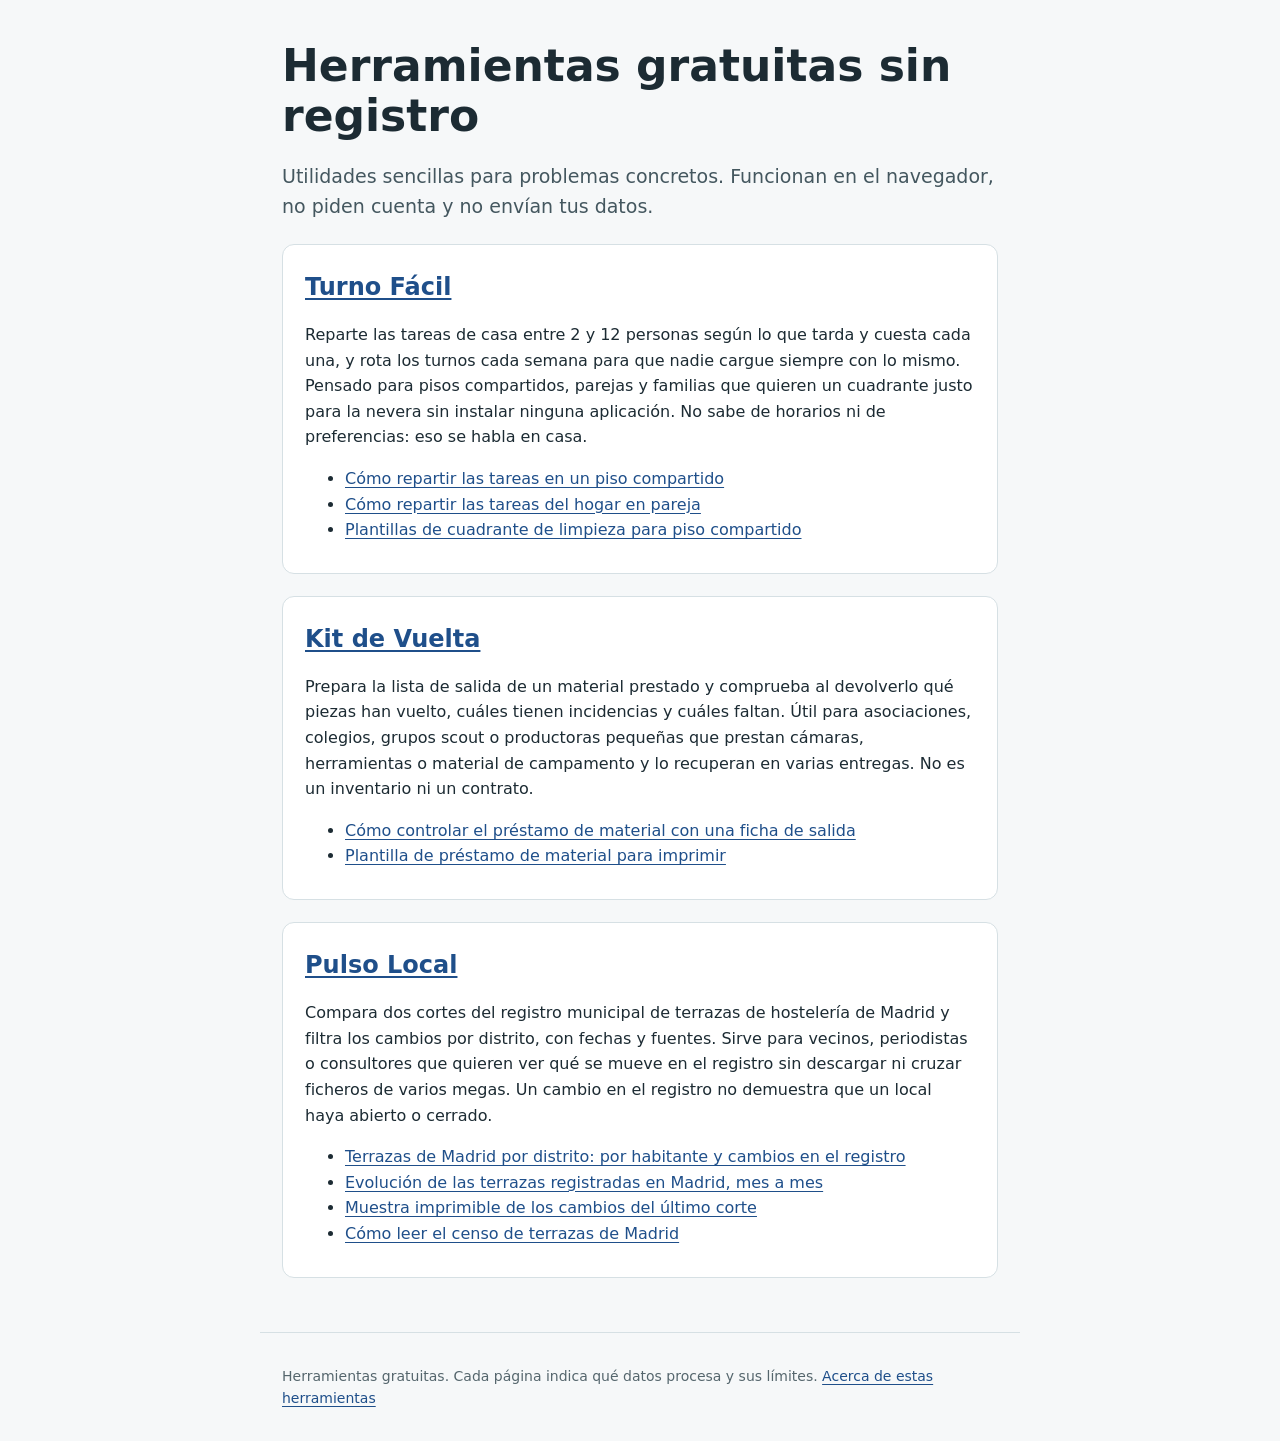
==== index.html @ d7eace06 "Evolución mensual de las terrazas registradas" ====
<!doctype html>
<html lang="es"><head><meta charset="utf-8"><meta http-equiv="Content-Security-Policy" content="default-src 'none'; style-src 'self'; img-src 'self' data:; base-uri 'none'; form-action 'none'"><meta name="referrer" content="no-referrer"><meta name="google-site-verification" content="yU-MmDAEv0MF0oqv6WEPJR-Wn4J0yyzl8J-dgcel0is"><meta name="viewport" content="width=device-width,initial-scale=1"><meta name="robots" content="index,follow"><title>Herramientas gratuitas sin registro: turnos de casa, préstamo de material y terrazas de Madrid</title><meta name="description" content="Tres herramientas web gratuitas que funcionan en tu navegador, sin cuenta: reparto de tareas de casa por turnos, control de préstamo de material y cambios en terrazas de Madrid."><link rel="canonical" href="https://paniset.github.io/"><meta property="og:type" content="website"><meta property="og:title" content="Herramientas gratuitas sin registro"><meta property="og:description" content="Tres herramientas web gratuitas que funcionan en tu navegador, sin cuenta: turnos de tareas de casa, préstamo de material y terrazas de Madrid."><meta property="og:url" content="https://paniset.github.io/"><meta property="og:locale" content="es_ES"><meta property="og:image" content="https://paniset.github.io/og.png"><meta property="og:image:width" content="1200"><meta property="og:image:height" content="630"><meta name="twitter:card" content="summary_large_image"><meta name="twitter:image" content="https://paniset.github.io/og.png"><link rel="icon" href="data:,"><link rel="stylesheet" href="style.css"><script type="application/ld+json">{"@context":"https://schema.org","@type":"WebSite","name":"Herramientas gratuitas sin registro","url":"https://paniset.github.io/","inLanguage":"es","hasPart":[{"@type":"WebApplication","name":"Turno Fácil","url":"https://paniset.github.io/turno-facil/"},{"@type":"WebApplication","name":"Kit de Vuelta","url":"https://paniset.github.io/kit-de-vuelta/"},{"@type":"Dataset","name":"Pulso Local: cambios en terrazas de Madrid","url":"https://paniset.github.io/pulso-local-madrid/"}]}</script></head>
<body><main>
<h1>Herramientas gratuitas sin registro</h1>
<p class="lead">Utilidades sencillas para problemas concretos. Funcionan en el navegador, no piden cuenta y no envían tus datos.</p>
<section><h2><a href="https://paniset.github.io/turno-facil/">Turno Fácil</a></h2>
<p>Reparte las tareas de casa entre 2 y 12 personas según lo que tarda y cuesta cada una, y rota los turnos cada semana para que nadie cargue siempre con lo mismo. Pensado para pisos compartidos, parejas y familias que quieren un cuadrante justo para la nevera sin instalar ninguna aplicación. No sabe de horarios ni de preferencias: eso se habla en casa.</p>
<ul><li><a href="https://paniset.github.io/turno-facil/reparto-tareas-piso-compartido">Cómo repartir las tareas en un piso compartido</a></li><li><a href="https://paniset.github.io/turno-facil/reparto-tareas-pareja">Cómo repartir las tareas del hogar en pareja</a></li><li><a href="https://paniset.github.io/turno-facil/cuadrante-limpieza-piso-compartido">Plantillas de cuadrante de limpieza para piso compartido</a></li></ul></section>
<section><h2><a href="https://paniset.github.io/kit-de-vuelta/">Kit de Vuelta</a></h2>
<p>Prepara la lista de salida de un material prestado y comprueba al devolverlo qué piezas han vuelto, cuáles tienen incidencias y cuáles faltan. Útil para asociaciones, colegios, grupos scout o productoras pequeñas que prestan cámaras, herramientas o material de campamento y lo recuperan en varias entregas. No es un inventario ni un contrato.</p>
<ul><li><a href="https://paniset.github.io/kit-de-vuelta/control-prestamo-material">Cómo controlar el préstamo de material con una ficha de salida</a></li><li><a href="https://paniset.github.io/kit-de-vuelta/plantilla-prestamo-material">Plantilla de préstamo de material para imprimir</a></li></ul></section>
<section><h2><a href="https://paniset.github.io/pulso-local-madrid/">Pulso Local</a></h2>
<p>Compara dos cortes del registro municipal de terrazas de hostelería de Madrid y filtra los cambios por distrito, con fechas y fuentes. Sirve para vecinos, periodistas o consultores que quieren ver qué se mueve en el registro sin descargar ni cruzar ficheros de varios megas. Un cambio en el registro no demuestra que un local haya abierto o cerrado.</p>
<ul><li><a href="https://paniset.github.io/pulso-local-madrid/terrazas-madrid-por-distrito">Terrazas de Madrid por distrito: por habitante y cambios en el registro</a></li><li><a href="https://paniset.github.io/pulso-local-madrid/evolucion-terrazas-madrid">Evolución de las terrazas registradas en Madrid, mes a mes</a></li><li><a href="https://paniset.github.io/pulso-local-madrid/muestra">Muestra imprimible de los cambios del último corte</a></li><li><a href="https://paniset.github.io/pulso-local-madrid/como-leer-censo-terrazas-madrid">Cómo leer el censo de terrazas de Madrid</a></li></ul></section>
</main><footer>Herramientas gratuitas. Cada página indica qué datos procesa y sus límites. <a href="acerca">Acerca de estas herramientas</a></footer></body></html>
---- style.css ----
*{box-sizing:border-box}body{margin:0;font-family:system-ui,"Segoe UI",Arial,sans-serif;color:#1c2b33;background:#f6f8f9;line-height:1.6}main,footer{max-width:760px;margin:auto;padding:32px 22px}h1{font-size:clamp(30px,5vw,44px);line-height:1.15;margin:.2em 0 .4em}.lead{font-size:19px;color:#44575f}section{background:#fff;border:1px solid #d6e0e4;border-radius:12px;padding:6px 22px 14px;margin:22px 0}h2{font-size:24px;margin:.7em 0 .3em}a{color:#1f4f8a;text-underline-offset:3px}footer{font-size:14px;color:#55666d;border-top:1px solid #d6e0e4}
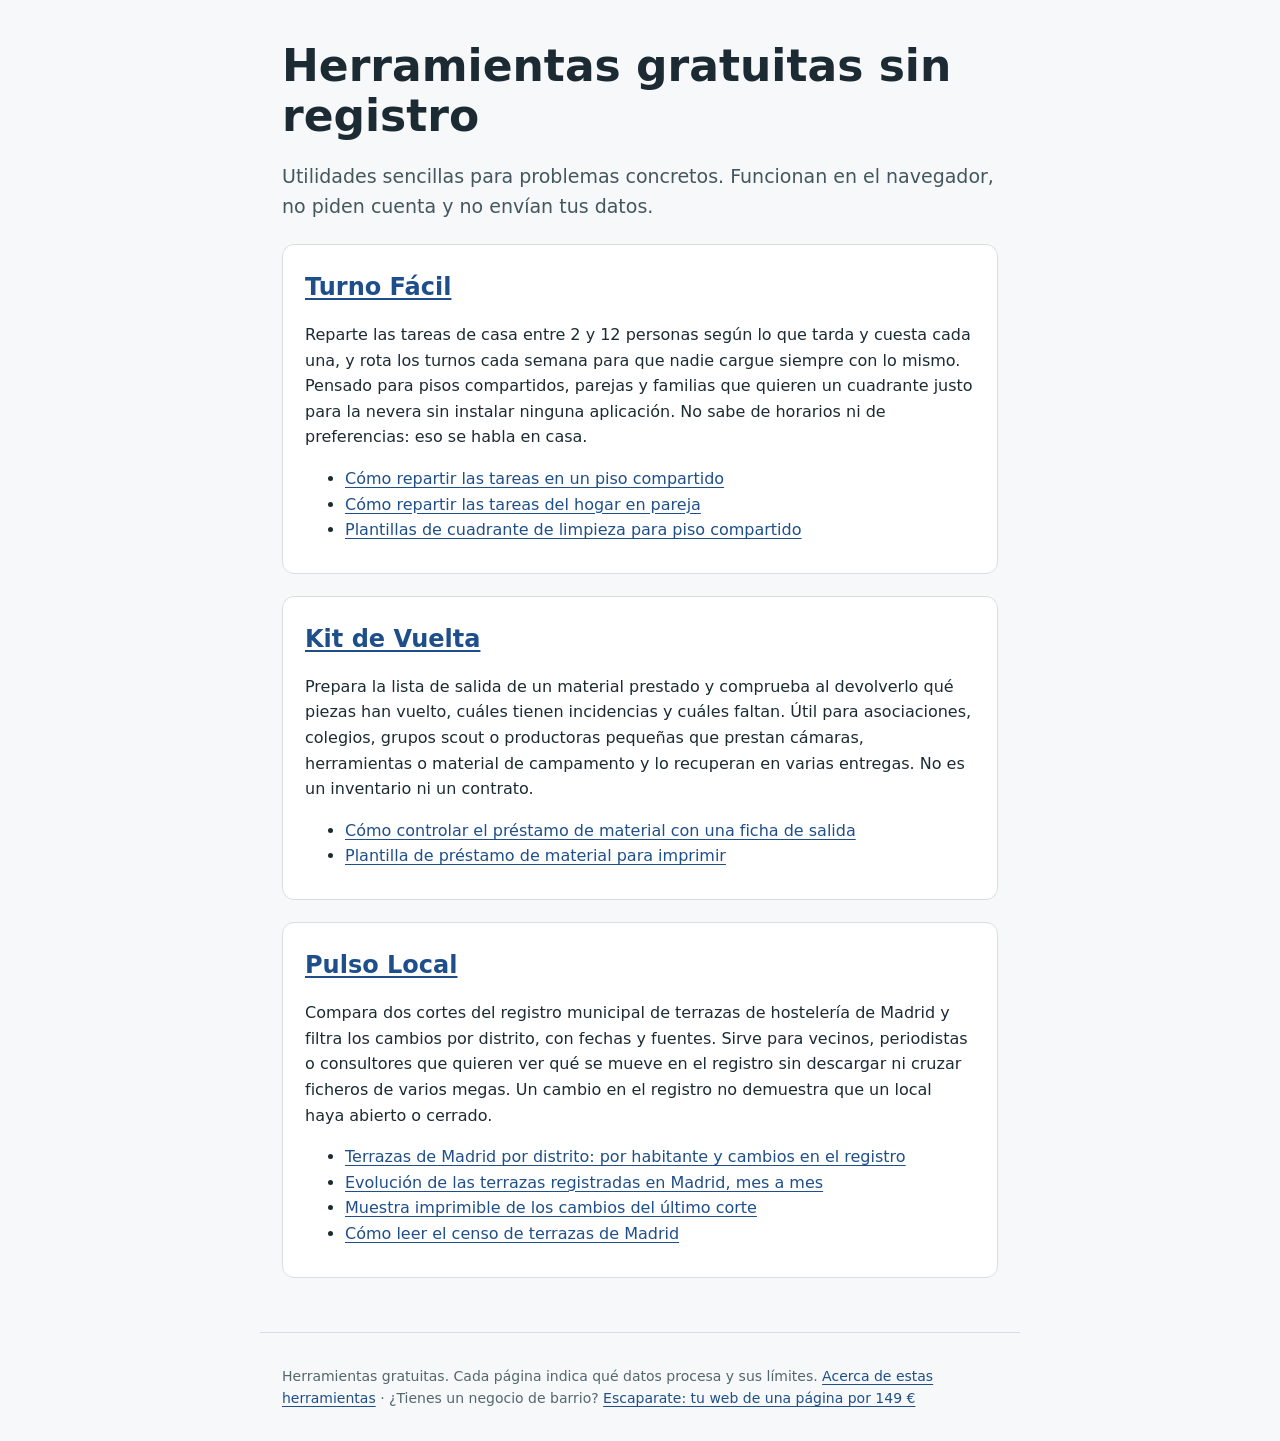
==== commit 6b5c3fb1: "Portada: enlace a Escaparate" ====
--- a/index.html
+++ b/index.html
@@ -1,15 +1,15 @@
-<!doctype html>
-<html lang="es"><head><meta charset="utf-8"><meta http-equiv="Content-Security-Policy" content="default-src 'none'; style-src 'self'; img-src 'self' data:; base-uri 'none'; form-action 'none'"><meta name="referrer" content="no-referrer"><meta name="google-site-verification" content="yU-MmDAEv0MF0oqv6WEPJR-Wn4J0yyzl8J-dgcel0is"><meta name="viewport" content="width=device-width,initial-scale=1"><meta name="robots" content="index,follow"><title>Herramientas gratuitas sin registro: turnos de casa, préstamo de material y terrazas de Madrid</title><meta name="description" content="Tres herramientas web gratuitas que funcionan en tu navegador, sin cuenta: reparto de tareas de casa por turnos, control de préstamo de material y cambios en terrazas de Madrid."><link rel="canonical" href="https://paniset.github.io/"><meta property="og:type" content="website"><meta property="og:title" content="Herramientas gratuitas sin registro"><meta property="og:description" content="Tres herramientas web gratuitas que funcionan en tu navegador, sin cuenta: turnos de tareas de casa, préstamo de material y terrazas de Madrid."><meta property="og:url" content="https://paniset.github.io/"><meta property="og:locale" content="es_ES"><meta property="og:image" content="https://paniset.github.io/og.png"><meta property="og:image:width" content="1200"><meta property="og:image:height" content="630"><meta name="twitter:card" content="summary_large_image"><meta name="twitter:image" content="https://paniset.github.io/og.png"><link rel="icon" href="data:,"><link rel="stylesheet" href="style.css"><script type="application/ld+json">{"@context":"https://schema.org","@type":"WebSite","name":"Herramientas gratuitas sin registro","url":"https://paniset.github.io/","inLanguage":"es","hasPart":[{"@type":"WebApplication","name":"Turno Fácil","url":"https://paniset.github.io/turno-facil/"},{"@type":"WebApplication","name":"Kit de Vuelta","url":"https://paniset.github.io/kit-de-vuelta/"},{"@type":"Dataset","name":"Pulso Local: cambios en terrazas de Madrid","url":"https://paniset.github.io/pulso-local-madrid/"}]}</script></head>
-<body><main>
-<h1>Herramientas gratuitas sin registro</h1>
-<p class="lead">Utilidades sencillas para problemas concretos. Funcionan en el navegador, no piden cuenta y no envían tus datos.</p>
-<section><h2><a href="https://paniset.github.io/turno-facil/">Turno Fácil</a></h2>
-<p>Reparte las tareas de casa entre 2 y 12 personas según lo que tarda y cuesta cada una, y rota los turnos cada semana para que nadie cargue siempre con lo mismo. Pensado para pisos compartidos, parejas y familias que quieren un cuadrante justo para la nevera sin instalar ninguna aplicación. No sabe de horarios ni de preferencias: eso se habla en casa.</p>
-<ul><li><a href="https://paniset.github.io/turno-facil/reparto-tareas-piso-compartido">Cómo repartir las tareas en un piso compartido</a></li><li><a href="https://paniset.github.io/turno-facil/reparto-tareas-pareja">Cómo repartir las tareas del hogar en pareja</a></li><li><a href="https://paniset.github.io/turno-facil/cuadrante-limpieza-piso-compartido">Plantillas de cuadrante de limpieza para piso compartido</a></li></ul></section>
-<section><h2><a href="https://paniset.github.io/kit-de-vuelta/">Kit de Vuelta</a></h2>
-<p>Prepara la lista de salida de un material prestado y comprueba al devolverlo qué piezas han vuelto, cuáles tienen incidencias y cuáles faltan. Útil para asociaciones, colegios, grupos scout o productoras pequeñas que prestan cámaras, herramientas o material de campamento y lo recuperan en varias entregas. No es un inventario ni un contrato.</p>
-<ul><li><a href="https://paniset.github.io/kit-de-vuelta/control-prestamo-material">Cómo controlar el préstamo de material con una ficha de salida</a></li><li><a href="https://paniset.github.io/kit-de-vuelta/plantilla-prestamo-material">Plantilla de préstamo de material para imprimir</a></li></ul></section>
-<section><h2><a href="https://paniset.github.io/pulso-local-madrid/">Pulso Local</a></h2>
-<p>Compara dos cortes del registro municipal de terrazas de hostelería de Madrid y filtra los cambios por distrito, con fechas y fuentes. Sirve para vecinos, periodistas o consultores que quieren ver qué se mueve en el registro sin descargar ni cruzar ficheros de varios megas. Un cambio en el registro no demuestra que un local haya abierto o cerrado.</p>
-<ul><li><a href="https://paniset.github.io/pulso-local-madrid/terrazas-madrid-por-distrito">Terrazas de Madrid por distrito: por habitante y cambios en el registro</a></li><li><a href="https://paniset.github.io/pulso-local-madrid/evolucion-terrazas-madrid">Evolución de las terrazas registradas en Madrid, mes a mes</a></li><li><a href="https://paniset.github.io/pulso-local-madrid/muestra">Muestra imprimible de los cambios del último corte</a></li><li><a href="https://paniset.github.io/pulso-local-madrid/como-leer-censo-terrazas-madrid">Cómo leer el censo de terrazas de Madrid</a></li></ul></section>
-</main><footer>Herramientas gratuitas. Cada página indica qué datos procesa y sus límites. <a href="acerca">Acerca de estas herramientas</a></footer></body></html>
+<!doctype html>
+<html lang="es"><head><meta charset="utf-8"><meta http-equiv="Content-Security-Policy" content="default-src 'none'; style-src 'self'; img-src 'self' data:; base-uri 'none'; form-action 'none'"><meta name="referrer" content="no-referrer"><meta name="google-site-verification" content="yU-MmDAEv0MF0oqv6WEPJR-Wn4J0yyzl8J-dgcel0is"><meta name="viewport" content="width=device-width,initial-scale=1"><meta name="robots" content="index,follow"><title>Herramientas gratuitas sin registro: turnos de casa, préstamo de material y terrazas de Madrid</title><meta name="description" content="Tres herramientas web gratuitas que funcionan en tu navegador, sin cuenta: reparto de tareas de casa por turnos, control de préstamo de material y cambios en terrazas de Madrid."><link rel="canonical" href="https://paniset.github.io/"><meta property="og:type" content="website"><meta property="og:title" content="Herramientas gratuitas sin registro"><meta property="og:description" content="Tres herramientas web gratuitas que funcionan en tu navegador, sin cuenta: turnos de tareas de casa, préstamo de material y terrazas de Madrid."><meta property="og:url" content="https://paniset.github.io/"><meta property="og:locale" content="es_ES"><meta property="og:image" content="https://paniset.github.io/og.png"><meta property="og:image:width" content="1200"><meta property="og:image:height" content="630"><meta name="twitter:card" content="summary_large_image"><meta name="twitter:image" content="https://paniset.github.io/og.png"><link rel="icon" href="data:,"><link rel="stylesheet" href="style.css"><script type="application/ld+json">{"@context":"https://schema.org","@type":"WebSite","name":"Herramientas gratuitas sin registro","url":"https://paniset.github.io/","inLanguage":"es","hasPart":[{"@type":"WebApplication","name":"Turno Fácil","url":"https://paniset.github.io/turno-facil/"},{"@type":"WebApplication","name":"Kit de Vuelta","url":"https://paniset.github.io/kit-de-vuelta/"},{"@type":"Dataset","name":"Pulso Local: cambios en terrazas de Madrid","url":"https://paniset.github.io/pulso-local-madrid/"}]}</script></head>
+<body><main>
+<h1>Herramientas gratuitas sin registro</h1>
+<p class="lead">Utilidades sencillas para problemas concretos. Funcionan en el navegador, no piden cuenta y no envían tus datos.</p>
+<section><h2><a href="https://paniset.github.io/turno-facil/">Turno Fácil</a></h2>
+<p>Reparte las tareas de casa entre 2 y 12 personas según lo que tarda y cuesta cada una, y rota los turnos cada semana para que nadie cargue siempre con lo mismo. Pensado para pisos compartidos, parejas y familias que quieren un cuadrante justo para la nevera sin instalar ninguna aplicación. No sabe de horarios ni de preferencias: eso se habla en casa.</p>
+<ul><li><a href="https://paniset.github.io/turno-facil/reparto-tareas-piso-compartido">Cómo repartir las tareas en un piso compartido</a></li><li><a href="https://paniset.github.io/turno-facil/reparto-tareas-pareja">Cómo repartir las tareas del hogar en pareja</a></li><li><a href="https://paniset.github.io/turno-facil/cuadrante-limpieza-piso-compartido">Plantillas de cuadrante de limpieza para piso compartido</a></li></ul></section>
+<section><h2><a href="https://paniset.github.io/kit-de-vuelta/">Kit de Vuelta</a></h2>
+<p>Prepara la lista de salida de un material prestado y comprueba al devolverlo qué piezas han vuelto, cuáles tienen incidencias y cuáles faltan. Útil para asociaciones, colegios, grupos scout o productoras pequeñas que prestan cámaras, herramientas o material de campamento y lo recuperan en varias entregas. No es un inventario ni un contrato.</p>
+<ul><li><a href="https://paniset.github.io/kit-de-vuelta/control-prestamo-material">Cómo controlar el préstamo de material con una ficha de salida</a></li><li><a href="https://paniset.github.io/kit-de-vuelta/plantilla-prestamo-material">Plantilla de préstamo de material para imprimir</a></li></ul></section>
+<section><h2><a href="https://paniset.github.io/pulso-local-madrid/">Pulso Local</a></h2>
+<p>Compara dos cortes del registro municipal de terrazas de hostelería de Madrid y filtra los cambios por distrito, con fechas y fuentes. Sirve para vecinos, periodistas o consultores que quieren ver qué se mueve en el registro sin descargar ni cruzar ficheros de varios megas. Un cambio en el registro no demuestra que un local haya abierto o cerrado.</p>
+<ul><li><a href="https://paniset.github.io/pulso-local-madrid/terrazas-madrid-por-distrito">Terrazas de Madrid por distrito: por habitante y cambios en el registro</a></li><li><a href="https://paniset.github.io/pulso-local-madrid/evolucion-terrazas-madrid">Evolución de las terrazas registradas en Madrid, mes a mes</a></li><li><a href="https://paniset.github.io/pulso-local-madrid/muestra">Muestra imprimible de los cambios del último corte</a></li><li><a href="https://paniset.github.io/pulso-local-madrid/como-leer-censo-terrazas-madrid">Cómo leer el censo de terrazas de Madrid</a></li></ul></section>
+</main><footer>Herramientas gratuitas. Cada página indica qué datos procesa y sus límites. <a href="acerca">Acerca de estas herramientas</a> · ¿Tienes un negocio de barrio? <a href="https://paniset.github.io/escaparate/">Escaparate: tu web de una página por 149 €</a></footer></body></html>
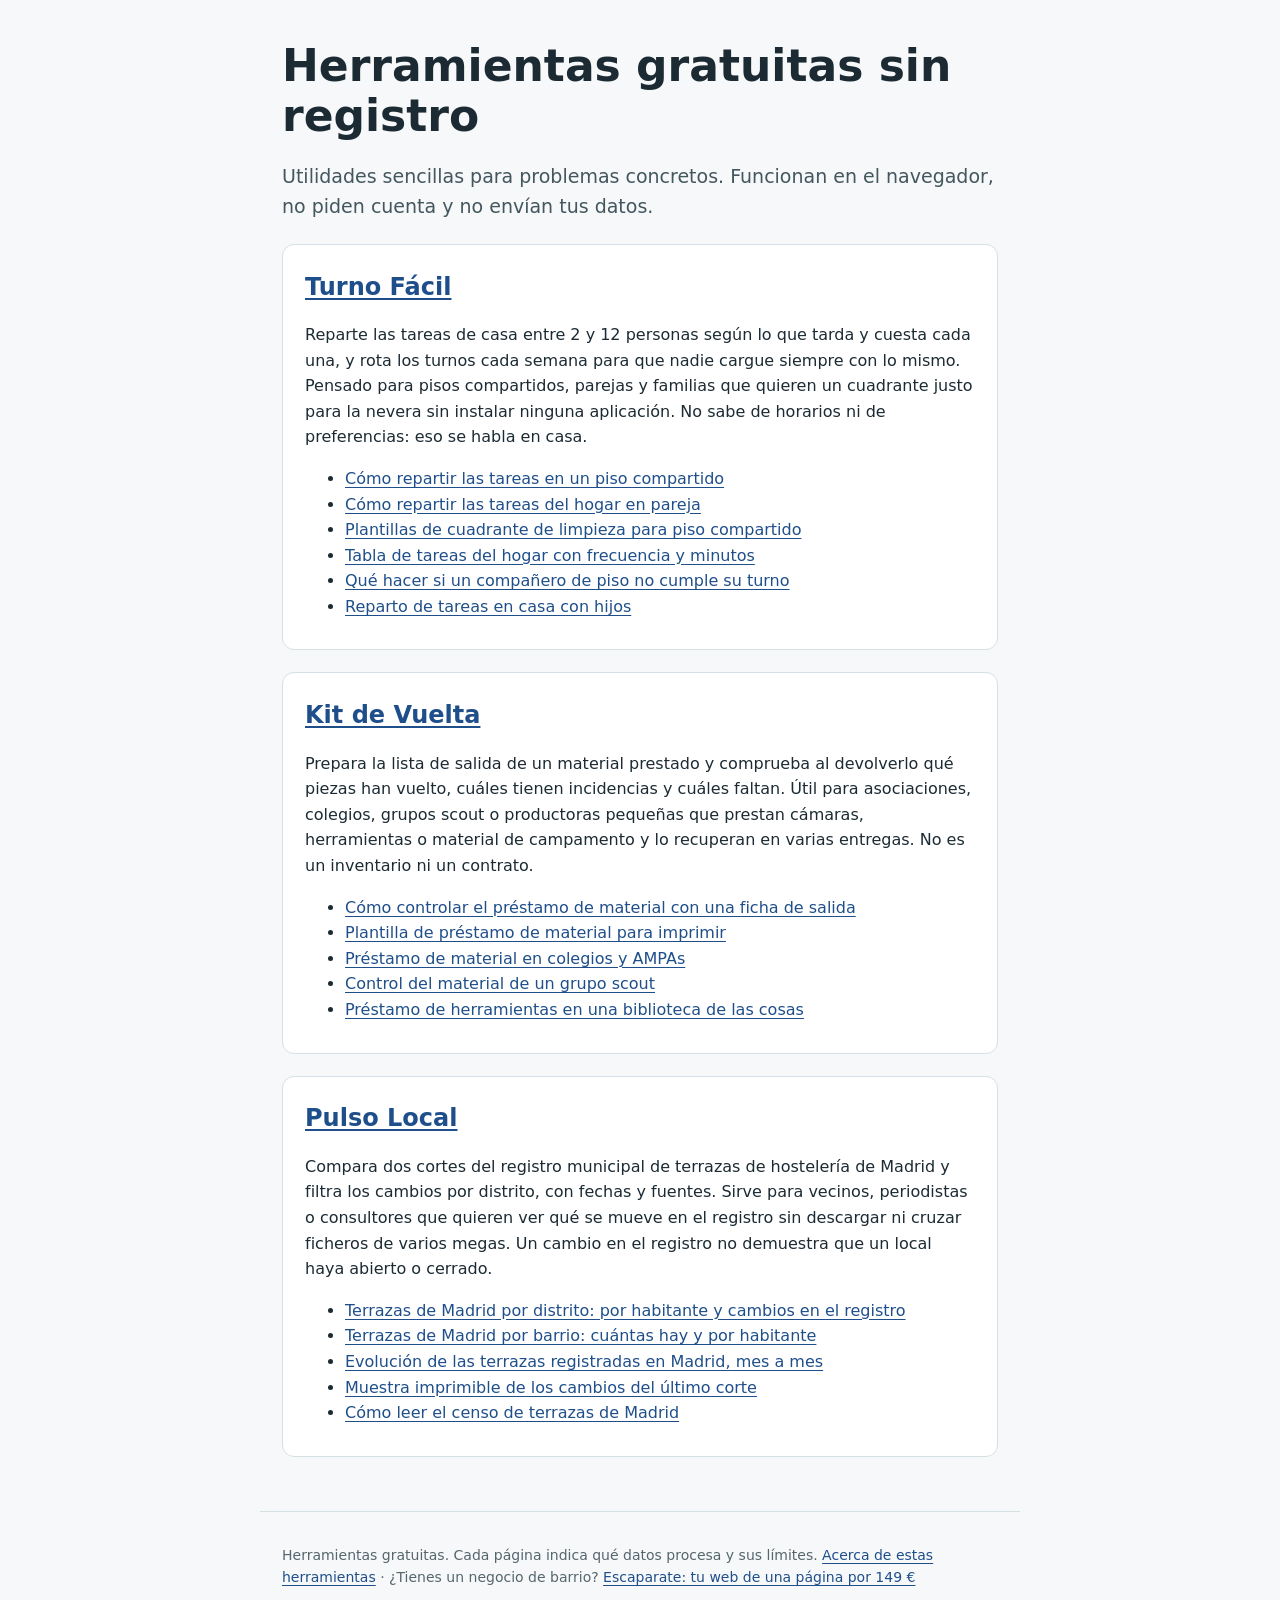
==== commit 840413e3: "Páginas por sector, guías nuevas y terrazas por barrio" ====
--- a/index.html
+++ b/index.html
@@ -1,15 +1,15 @@
-<!doctype html>
-<html lang="es"><head><meta charset="utf-8"><meta http-equiv="Content-Security-Policy" content="default-src 'none'; style-src 'self'; img-src 'self' data:; base-uri 'none'; form-action 'none'"><meta name="referrer" content="no-referrer"><meta name="google-site-verification" content="yU-MmDAEv0MF0oqv6WEPJR-Wn4J0yyzl8J-dgcel0is"><meta name="viewport" content="width=device-width,initial-scale=1"><meta name="robots" content="index,follow"><title>Herramientas gratuitas sin registro: turnos de casa, préstamo de material y terrazas de Madrid</title><meta name="description" content="Tres herramientas web gratuitas que funcionan en tu navegador, sin cuenta: reparto de tareas de casa por turnos, control de préstamo de material y cambios en terrazas de Madrid."><link rel="canonical" href="https://paniset.github.io/"><meta property="og:type" content="website"><meta property="og:title" content="Herramientas gratuitas sin registro"><meta property="og:description" content="Tres herramientas web gratuitas que funcionan en tu navegador, sin cuenta: turnos de tareas de casa, préstamo de material y terrazas de Madrid."><meta property="og:url" content="https://paniset.github.io/"><meta property="og:locale" content="es_ES"><meta property="og:image" content="https://paniset.github.io/og.png"><meta property="og:image:width" content="1200"><meta property="og:image:height" content="630"><meta name="twitter:card" content="summary_large_image"><meta name="twitter:image" content="https://paniset.github.io/og.png"><link rel="icon" href="data:,"><link rel="stylesheet" href="style.css"><script type="application/ld+json">{"@context":"https://schema.org","@type":"WebSite","name":"Herramientas gratuitas sin registro","url":"https://paniset.github.io/","inLanguage":"es","hasPart":[{"@type":"WebApplication","name":"Turno Fácil","url":"https://paniset.github.io/turno-facil/"},{"@type":"WebApplication","name":"Kit de Vuelta","url":"https://paniset.github.io/kit-de-vuelta/"},{"@type":"Dataset","name":"Pulso Local: cambios en terrazas de Madrid","url":"https://paniset.github.io/pulso-local-madrid/"}]}</script></head>
-<body><main>
-<h1>Herramientas gratuitas sin registro</h1>
-<p class="lead">Utilidades sencillas para problemas concretos. Funcionan en el navegador, no piden cuenta y no envían tus datos.</p>
-<section><h2><a href="https://paniset.github.io/turno-facil/">Turno Fácil</a></h2>
-<p>Reparte las tareas de casa entre 2 y 12 personas según lo que tarda y cuesta cada una, y rota los turnos cada semana para que nadie cargue siempre con lo mismo. Pensado para pisos compartidos, parejas y familias que quieren un cuadrante justo para la nevera sin instalar ninguna aplicación. No sabe de horarios ni de preferencias: eso se habla en casa.</p>
-<ul><li><a href="https://paniset.github.io/turno-facil/reparto-tareas-piso-compartido">Cómo repartir las tareas en un piso compartido</a></li><li><a href="https://paniset.github.io/turno-facil/reparto-tareas-pareja">Cómo repartir las tareas del hogar en pareja</a></li><li><a href="https://paniset.github.io/turno-facil/cuadrante-limpieza-piso-compartido">Plantillas de cuadrante de limpieza para piso compartido</a></li></ul></section>
-<section><h2><a href="https://paniset.github.io/kit-de-vuelta/">Kit de Vuelta</a></h2>
-<p>Prepara la lista de salida de un material prestado y comprueba al devolverlo qué piezas han vuelto, cuáles tienen incidencias y cuáles faltan. Útil para asociaciones, colegios, grupos scout o productoras pequeñas que prestan cámaras, herramientas o material de campamento y lo recuperan en varias entregas. No es un inventario ni un contrato.</p>
-<ul><li><a href="https://paniset.github.io/kit-de-vuelta/control-prestamo-material">Cómo controlar el préstamo de material con una ficha de salida</a></li><li><a href="https://paniset.github.io/kit-de-vuelta/plantilla-prestamo-material">Plantilla de préstamo de material para imprimir</a></li></ul></section>
-<section><h2><a href="https://paniset.github.io/pulso-local-madrid/">Pulso Local</a></h2>
-<p>Compara dos cortes del registro municipal de terrazas de hostelería de Madrid y filtra los cambios por distrito, con fechas y fuentes. Sirve para vecinos, periodistas o consultores que quieren ver qué se mueve en el registro sin descargar ni cruzar ficheros de varios megas. Un cambio en el registro no demuestra que un local haya abierto o cerrado.</p>
-<ul><li><a href="https://paniset.github.io/pulso-local-madrid/terrazas-madrid-por-distrito">Terrazas de Madrid por distrito: por habitante y cambios en el registro</a></li><li><a href="https://paniset.github.io/pulso-local-madrid/evolucion-terrazas-madrid">Evolución de las terrazas registradas en Madrid, mes a mes</a></li><li><a href="https://paniset.github.io/pulso-local-madrid/muestra">Muestra imprimible de los cambios del último corte</a></li><li><a href="https://paniset.github.io/pulso-local-madrid/como-leer-censo-terrazas-madrid">Cómo leer el censo de terrazas de Madrid</a></li></ul></section>
-</main><footer>Herramientas gratuitas. Cada página indica qué datos procesa y sus límites. <a href="acerca">Acerca de estas herramientas</a> · ¿Tienes un negocio de barrio? <a href="https://paniset.github.io/escaparate/">Escaparate: tu web de una página por 149 €</a></footer></body></html>
+<!doctype html>
+<html lang="es"><head><meta charset="utf-8"><meta http-equiv="Content-Security-Policy" content="default-src 'none'; style-src 'self'; img-src 'self' data:; base-uri 'none'; form-action 'none'"><meta name="referrer" content="no-referrer"><meta name="google-site-verification" content="yU-MmDAEv0MF0oqv6WEPJR-Wn4J0yyzl8J-dgcel0is"><meta name="viewport" content="width=device-width,initial-scale=1"><meta name="robots" content="index,follow"><title>Herramientas gratuitas sin registro: turnos de casa, préstamo de material y terrazas de Madrid</title><meta name="description" content="Tres herramientas web gratuitas que funcionan en tu navegador, sin cuenta: reparto de tareas de casa por turnos, control de préstamo de material y cambios en terrazas de Madrid."><link rel="canonical" href="https://paniset.github.io/"><meta property="og:type" content="website"><meta property="og:title" content="Herramientas gratuitas sin registro"><meta property="og:description" content="Tres herramientas web gratuitas que funcionan en tu navegador, sin cuenta: turnos de tareas de casa, préstamo de material y terrazas de Madrid."><meta property="og:url" content="https://paniset.github.io/"><meta property="og:locale" content="es_ES"><meta property="og:image" content="https://paniset.github.io/og.png"><meta property="og:image:width" content="1200"><meta property="og:image:height" content="630"><meta name="twitter:card" content="summary_large_image"><meta name="twitter:image" content="https://paniset.github.io/og.png"><link rel="icon" href="data:,"><link rel="stylesheet" href="style.css"><script type="application/ld+json">{"@context":"https://schema.org","@type":"WebSite","name":"Herramientas gratuitas sin registro","url":"https://paniset.github.io/","inLanguage":"es","hasPart":[{"@type":"WebApplication","name":"Turno Fácil","url":"https://paniset.github.io/turno-facil/"},{"@type":"WebApplication","name":"Kit de Vuelta","url":"https://paniset.github.io/kit-de-vuelta/"},{"@type":"Dataset","name":"Pulso Local: cambios en terrazas de Madrid","url":"https://paniset.github.io/pulso-local-madrid/"}]}</script></head>
+<body><main>
+<h1>Herramientas gratuitas sin registro</h1>
+<p class="lead">Utilidades sencillas para problemas concretos. Funcionan en el navegador, no piden cuenta y no envían tus datos.</p>
+<section><h2><a href="https://paniset.github.io/turno-facil/">Turno Fácil</a></h2>
+<p>Reparte las tareas de casa entre 2 y 12 personas según lo que tarda y cuesta cada una, y rota los turnos cada semana para que nadie cargue siempre con lo mismo. Pensado para pisos compartidos, parejas y familias que quieren un cuadrante justo para la nevera sin instalar ninguna aplicación. No sabe de horarios ni de preferencias: eso se habla en casa.</p>
+<ul><li><a href="https://paniset.github.io/turno-facil/reparto-tareas-piso-compartido">Cómo repartir las tareas en un piso compartido</a></li><li><a href="https://paniset.github.io/turno-facil/reparto-tareas-pareja">Cómo repartir las tareas del hogar en pareja</a></li><li><a href="https://paniset.github.io/turno-facil/cuadrante-limpieza-piso-compartido">Plantillas de cuadrante de limpieza para piso compartido</a></li><li><a href="https://paniset.github.io/turno-facil/tabla-tareas-hogar-frecuencia-minutos">Tabla de tareas del hogar con frecuencia y minutos</a></li><li><a href="https://paniset.github.io/turno-facil/companero-piso-no-cumple-turno-limpieza">Qué hacer si un compañero de piso no cumple su turno</a></li><li><a href="https://paniset.github.io/turno-facil/reparto-tareas-casa-con-hijos">Reparto de tareas en casa con hijos</a></li></ul></section>
+<section><h2><a href="https://paniset.github.io/kit-de-vuelta/">Kit de Vuelta</a></h2>
+<p>Prepara la lista de salida de un material prestado y comprueba al devolverlo qué piezas han vuelto, cuáles tienen incidencias y cuáles faltan. Útil para asociaciones, colegios, grupos scout o productoras pequeñas que prestan cámaras, herramientas o material de campamento y lo recuperan en varias entregas. No es un inventario ni un contrato.</p>
+<ul><li><a href="https://paniset.github.io/kit-de-vuelta/control-prestamo-material">Cómo controlar el préstamo de material con una ficha de salida</a></li><li><a href="https://paniset.github.io/kit-de-vuelta/plantilla-prestamo-material">Plantilla de préstamo de material para imprimir</a></li><li><a href="https://paniset.github.io/kit-de-vuelta/material-prestamo-colegio-ampa">Préstamo de material en colegios y AMPAs</a></li><li><a href="https://paniset.github.io/kit-de-vuelta/control-material-grupo-scout">Control del material de un grupo scout</a></li><li><a href="https://paniset.github.io/kit-de-vuelta/prestamo-herramientas-biblioteca-de-las-cosas">Préstamo de herramientas en una biblioteca de las cosas</a></li></ul></section>
+<section><h2><a href="https://paniset.github.io/pulso-local-madrid/">Pulso Local</a></h2>
+<p>Compara dos cortes del registro municipal de terrazas de hostelería de Madrid y filtra los cambios por distrito, con fechas y fuentes. Sirve para vecinos, periodistas o consultores que quieren ver qué se mueve en el registro sin descargar ni cruzar ficheros de varios megas. Un cambio en el registro no demuestra que un local haya abierto o cerrado.</p>
+<ul><li><a href="https://paniset.github.io/pulso-local-madrid/terrazas-madrid-por-distrito">Terrazas de Madrid por distrito: por habitante y cambios en el registro</a></li><li><a href="https://paniset.github.io/pulso-local-madrid/terrazas-madrid-por-barrio">Terrazas de Madrid por barrio: cuántas hay y por habitante</a></li><li><a href="https://paniset.github.io/pulso-local-madrid/evolucion-terrazas-madrid">Evolución de las terrazas registradas en Madrid, mes a mes</a></li><li><a href="https://paniset.github.io/pulso-local-madrid/muestra">Muestra imprimible de los cambios del último corte</a></li><li><a href="https://paniset.github.io/pulso-local-madrid/como-leer-censo-terrazas-madrid">Cómo leer el censo de terrazas de Madrid</a></li></ul></section>
+</main><footer>Herramientas gratuitas. Cada página indica qué datos procesa y sus límites. <a href="acerca">Acerca de estas herramientas</a> · ¿Tienes un negocio de barrio? <a href="https://paniset.github.io/escaparate/">Escaparate: tu web de una página por 149 €</a></footer></body></html>
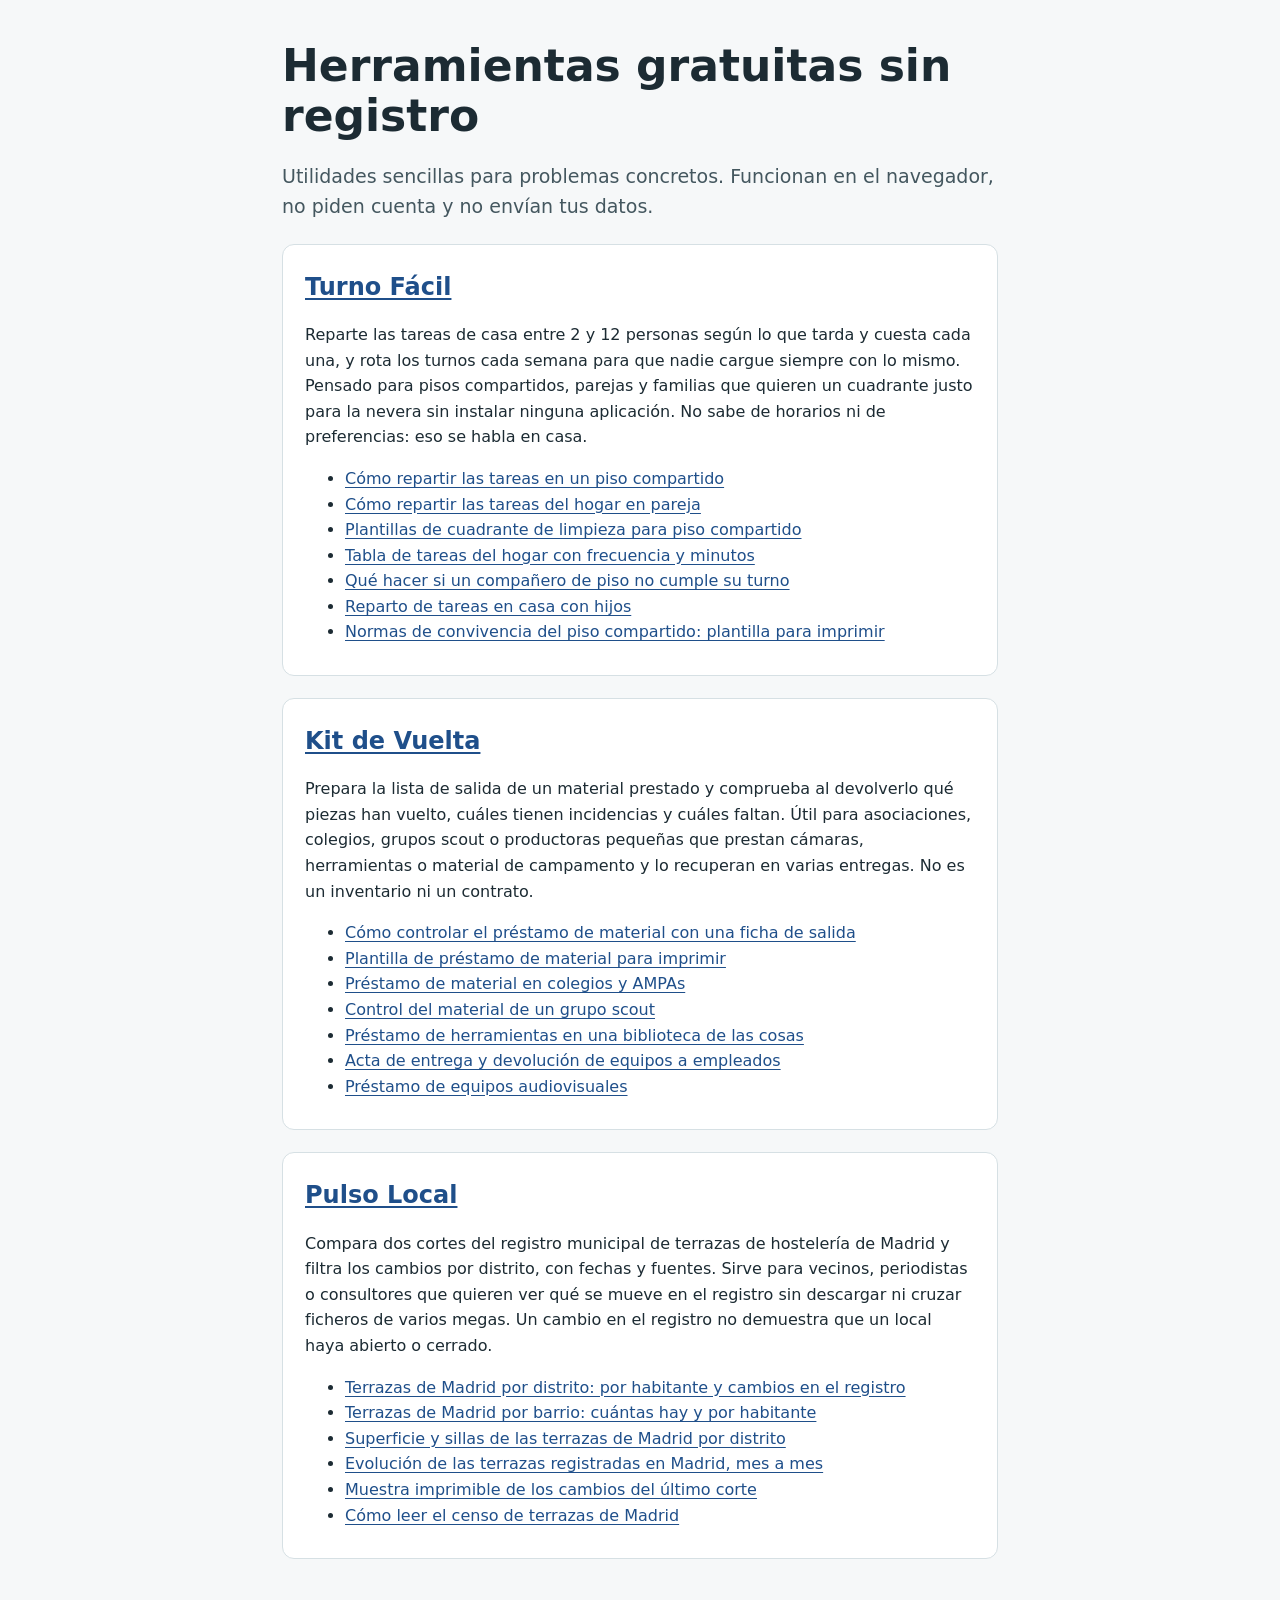
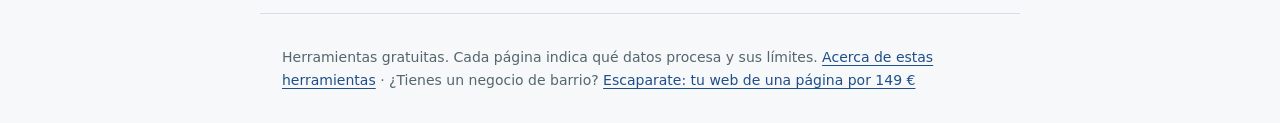
==== commit 18688907: "Normas de convivencia, acta de equipos, préstamo audiovisual y superficie de terrazas" ====
--- a/index.html
+++ b/index.html
@@ -5,11 +5,11 @@
 <p class="lead">Utilidades sencillas para problemas concretos. Funcionan en el navegador, no piden cuenta y no envían tus datos.</p>
 <section><h2><a href="https://paniset.github.io/turno-facil/">Turno Fácil</a></h2>
 <p>Reparte las tareas de casa entre 2 y 12 personas según lo que tarda y cuesta cada una, y rota los turnos cada semana para que nadie cargue siempre con lo mismo. Pensado para pisos compartidos, parejas y familias que quieren un cuadrante justo para la nevera sin instalar ninguna aplicación. No sabe de horarios ni de preferencias: eso se habla en casa.</p>
-<ul><li><a href="https://paniset.github.io/turno-facil/reparto-tareas-piso-compartido">Cómo repartir las tareas en un piso compartido</a></li><li><a href="https://paniset.github.io/turno-facil/reparto-tareas-pareja">Cómo repartir las tareas del hogar en pareja</a></li><li><a href="https://paniset.github.io/turno-facil/cuadrante-limpieza-piso-compartido">Plantillas de cuadrante de limpieza para piso compartido</a></li><li><a href="https://paniset.github.io/turno-facil/tabla-tareas-hogar-frecuencia-minutos">Tabla de tareas del hogar con frecuencia y minutos</a></li><li><a href="https://paniset.github.io/turno-facil/companero-piso-no-cumple-turno-limpieza">Qué hacer si un compañero de piso no cumple su turno</a></li><li><a href="https://paniset.github.io/turno-facil/reparto-tareas-casa-con-hijos">Reparto de tareas en casa con hijos</a></li></ul></section>
+<ul><li><a href="https://paniset.github.io/turno-facil/reparto-tareas-piso-compartido">Cómo repartir las tareas en un piso compartido</a></li><li><a href="https://paniset.github.io/turno-facil/reparto-tareas-pareja">Cómo repartir las tareas del hogar en pareja</a></li><li><a href="https://paniset.github.io/turno-facil/cuadrante-limpieza-piso-compartido">Plantillas de cuadrante de limpieza para piso compartido</a></li><li><a href="https://paniset.github.io/turno-facil/tabla-tareas-hogar-frecuencia-minutos">Tabla de tareas del hogar con frecuencia y minutos</a></li><li><a href="https://paniset.github.io/turno-facil/companero-piso-no-cumple-turno-limpieza">Qué hacer si un compañero de piso no cumple su turno</a></li><li><a href="https://paniset.github.io/turno-facil/reparto-tareas-casa-con-hijos">Reparto de tareas en casa con hijos</a></li><li><a href="https://paniset.github.io/turno-facil/normas-convivencia-piso-compartido">Normas de convivencia del piso compartido: plantilla para imprimir</a></li></ul></section>
 <section><h2><a href="https://paniset.github.io/kit-de-vuelta/">Kit de Vuelta</a></h2>
 <p>Prepara la lista de salida de un material prestado y comprueba al devolverlo qué piezas han vuelto, cuáles tienen incidencias y cuáles faltan. Útil para asociaciones, colegios, grupos scout o productoras pequeñas que prestan cámaras, herramientas o material de campamento y lo recuperan en varias entregas. No es un inventario ni un contrato.</p>
-<ul><li><a href="https://paniset.github.io/kit-de-vuelta/control-prestamo-material">Cómo controlar el préstamo de material con una ficha de salida</a></li><li><a href="https://paniset.github.io/kit-de-vuelta/plantilla-prestamo-material">Plantilla de préstamo de material para imprimir</a></li><li><a href="https://paniset.github.io/kit-de-vuelta/material-prestamo-colegio-ampa">Préstamo de material en colegios y AMPAs</a></li><li><a href="https://paniset.github.io/kit-de-vuelta/control-material-grupo-scout">Control del material de un grupo scout</a></li><li><a href="https://paniset.github.io/kit-de-vuelta/prestamo-herramientas-biblioteca-de-las-cosas">Préstamo de herramientas en una biblioteca de las cosas</a></li></ul></section>
+<ul><li><a href="https://paniset.github.io/kit-de-vuelta/control-prestamo-material">Cómo controlar el préstamo de material con una ficha de salida</a></li><li><a href="https://paniset.github.io/kit-de-vuelta/plantilla-prestamo-material">Plantilla de préstamo de material para imprimir</a></li><li><a href="https://paniset.github.io/kit-de-vuelta/material-prestamo-colegio-ampa">Préstamo de material en colegios y AMPAs</a></li><li><a href="https://paniset.github.io/kit-de-vuelta/control-material-grupo-scout">Control del material de un grupo scout</a></li><li><a href="https://paniset.github.io/kit-de-vuelta/prestamo-herramientas-biblioteca-de-las-cosas">Préstamo de herramientas en una biblioteca de las cosas</a></li><li><a href="https://paniset.github.io/kit-de-vuelta/acta-entrega-devolucion-equipos-empleados">Acta de entrega y devolución de equipos a empleados</a></li><li><a href="https://paniset.github.io/kit-de-vuelta/prestamo-equipos-audiovisuales">Préstamo de equipos audiovisuales</a></li></ul></section>
 <section><h2><a href="https://paniset.github.io/pulso-local-madrid/">Pulso Local</a></h2>
 <p>Compara dos cortes del registro municipal de terrazas de hostelería de Madrid y filtra los cambios por distrito, con fechas y fuentes. Sirve para vecinos, periodistas o consultores que quieren ver qué se mueve en el registro sin descargar ni cruzar ficheros de varios megas. Un cambio en el registro no demuestra que un local haya abierto o cerrado.</p>
-<ul><li><a href="https://paniset.github.io/pulso-local-madrid/terrazas-madrid-por-distrito">Terrazas de Madrid por distrito: por habitante y cambios en el registro</a></li><li><a href="https://paniset.github.io/pulso-local-madrid/terrazas-madrid-por-barrio">Terrazas de Madrid por barrio: cuántas hay y por habitante</a></li><li><a href="https://paniset.github.io/pulso-local-madrid/evolucion-terrazas-madrid">Evolución de las terrazas registradas en Madrid, mes a mes</a></li><li><a href="https://paniset.github.io/pulso-local-madrid/muestra">Muestra imprimible de los cambios del último corte</a></li><li><a href="https://paniset.github.io/pulso-local-madrid/como-leer-censo-terrazas-madrid">Cómo leer el censo de terrazas de Madrid</a></li></ul></section>
+<ul><li><a href="https://paniset.github.io/pulso-local-madrid/terrazas-madrid-por-distrito">Terrazas de Madrid por distrito: por habitante y cambios en el registro</a></li><li><a href="https://paniset.github.io/pulso-local-madrid/terrazas-madrid-por-barrio">Terrazas de Madrid por barrio: cuántas hay y por habitante</a></li><li><a href="https://paniset.github.io/pulso-local-madrid/superficie-terrazas-madrid">Superficie y sillas de las terrazas de Madrid por distrito</a></li><li><a href="https://paniset.github.io/pulso-local-madrid/evolucion-terrazas-madrid">Evolución de las terrazas registradas en Madrid, mes a mes</a></li><li><a href="https://paniset.github.io/pulso-local-madrid/muestra">Muestra imprimible de los cambios del último corte</a></li><li><a href="https://paniset.github.io/pulso-local-madrid/como-leer-censo-terrazas-madrid">Cómo leer el censo de terrazas de Madrid</a></li></ul></section>
 </main><footer>Herramientas gratuitas. Cada página indica qué datos procesa y sus límites. <a href="acerca">Acerca de estas herramientas</a> · ¿Tienes un negocio de barrio? <a href="https://paniset.github.io/escaparate/">Escaparate: tu web de una página por 149 €</a></footer></body></html>
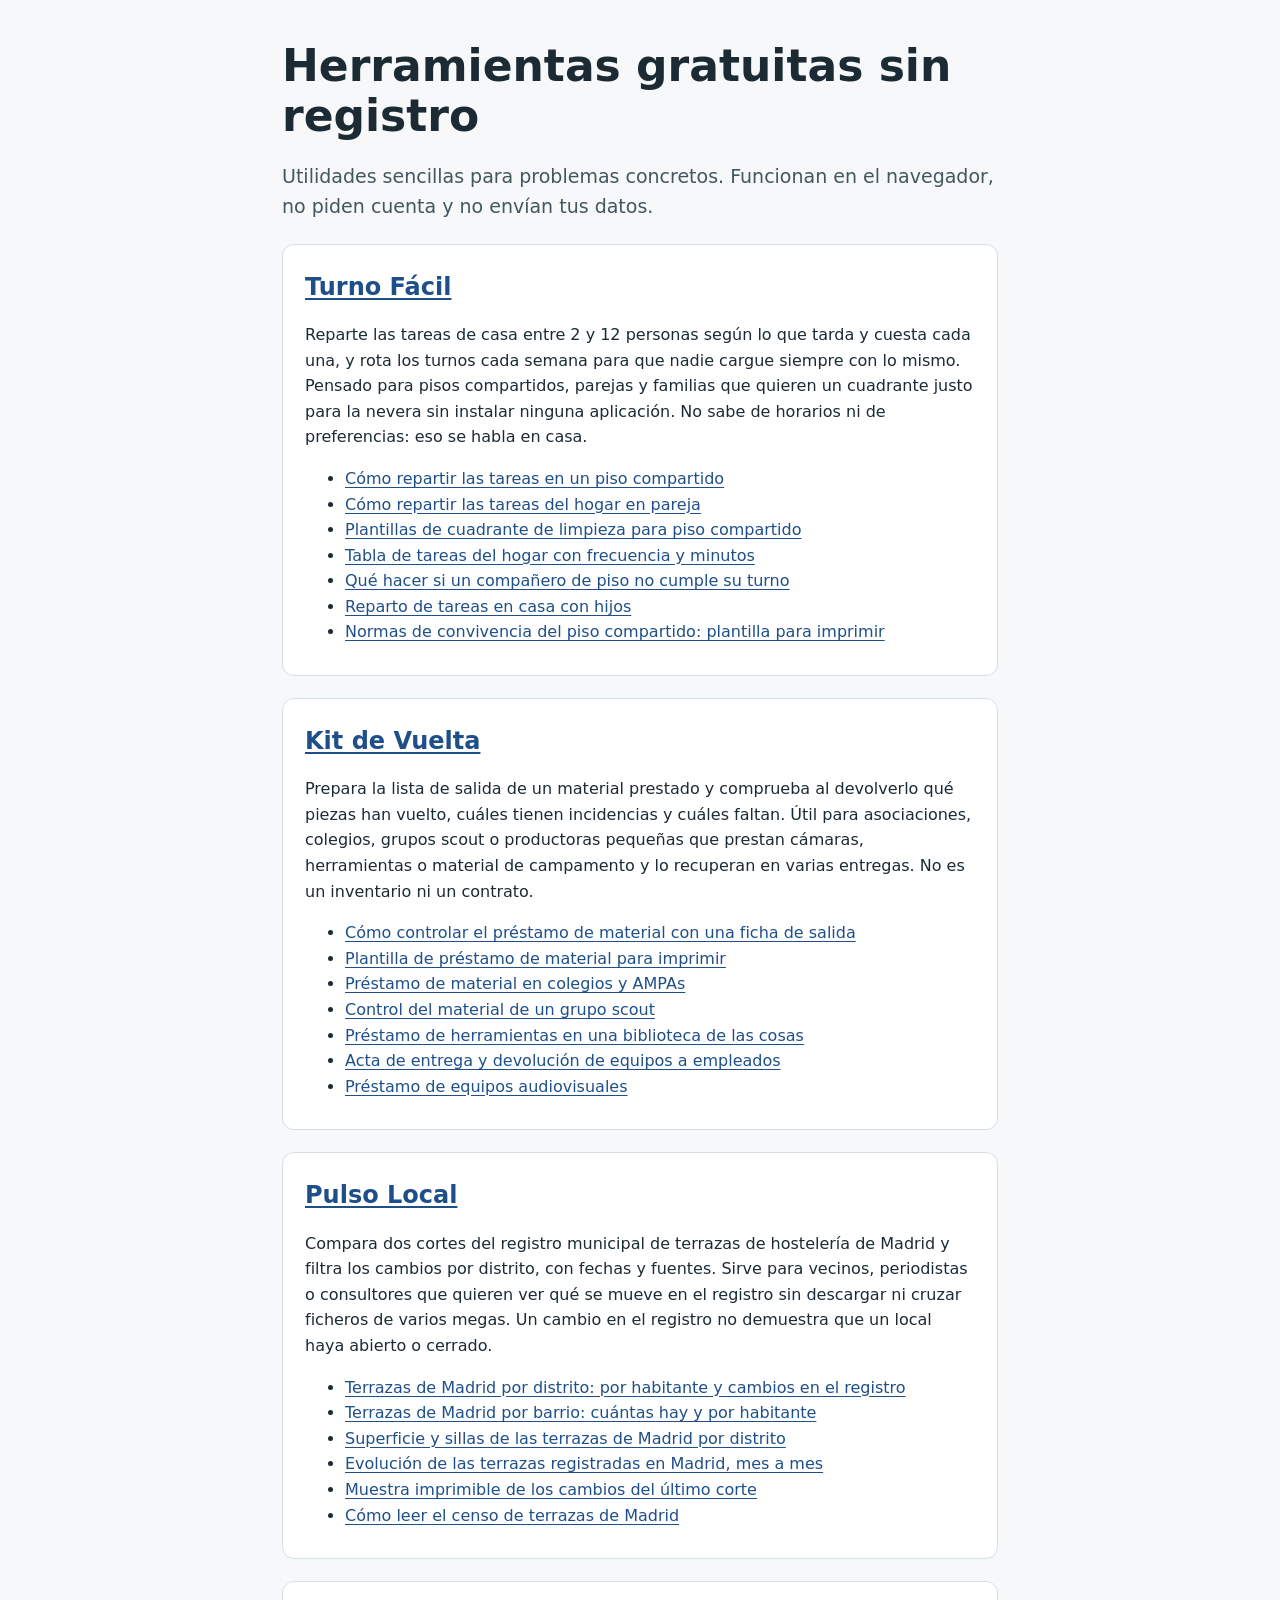
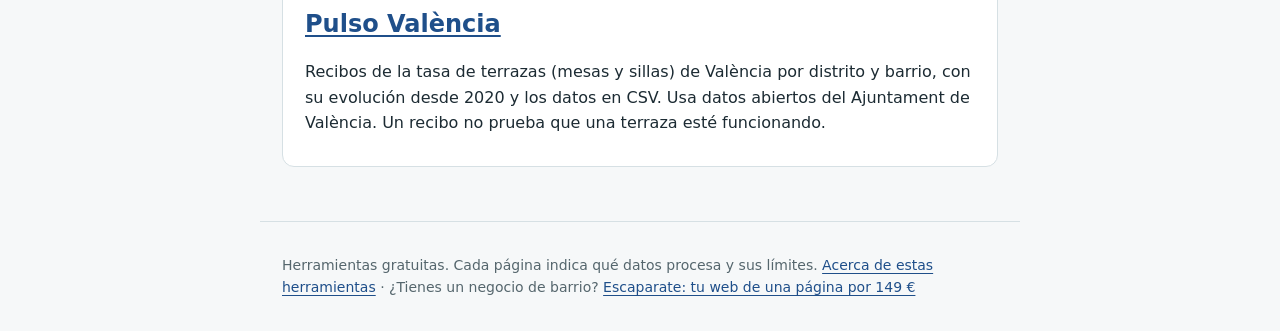
==== commit 1f62418d: "Pulso València: recibos de la tasa de terrazas por barrio" ====
--- a/index.html
+++ b/index.html
@@ -12,4 +12,6 @@
 <section><h2><a href="https://paniset.github.io/pulso-local-madrid/">Pulso Local</a></h2>
 <p>Compara dos cortes del registro municipal de terrazas de hostelería de Madrid y filtra los cambios por distrito, con fechas y fuentes. Sirve para vecinos, periodistas o consultores que quieren ver qué se mueve en el registro sin descargar ni cruzar ficheros de varios megas. Un cambio en el registro no demuestra que un local haya abierto o cerrado.</p>
 <ul><li><a href="https://paniset.github.io/pulso-local-madrid/terrazas-madrid-por-distrito">Terrazas de Madrid por distrito: por habitante y cambios en el registro</a></li><li><a href="https://paniset.github.io/pulso-local-madrid/terrazas-madrid-por-barrio">Terrazas de Madrid por barrio: cuántas hay y por habitante</a></li><li><a href="https://paniset.github.io/pulso-local-madrid/superficie-terrazas-madrid">Superficie y sillas de las terrazas de Madrid por distrito</a></li><li><a href="https://paniset.github.io/pulso-local-madrid/evolucion-terrazas-madrid">Evolución de las terrazas registradas en Madrid, mes a mes</a></li><li><a href="https://paniset.github.io/pulso-local-madrid/muestra">Muestra imprimible de los cambios del último corte</a></li><li><a href="https://paniset.github.io/pulso-local-madrid/como-leer-censo-terrazas-madrid">Cómo leer el censo de terrazas de Madrid</a></li></ul></section>
+<section><h2><a href="https://paniset.github.io/pulso-valencia/">Pulso València</a></h2>
+<p>Recibos de la tasa de terrazas (mesas y sillas) de València por distrito y barrio, con su evolución desde 2020 y los datos en CSV. Usa datos abiertos del Ajuntament de València. Un recibo no prueba que una terraza esté funcionando.</p></section>
 </main><footer>Herramientas gratuitas. Cada página indica qué datos procesa y sus límites. <a href="acerca">Acerca de estas herramientas</a> · ¿Tienes un negocio de barrio? <a href="https://paniset.github.io/escaparate/">Escaparate: tu web de una página por 149 €</a></footer></body></html>
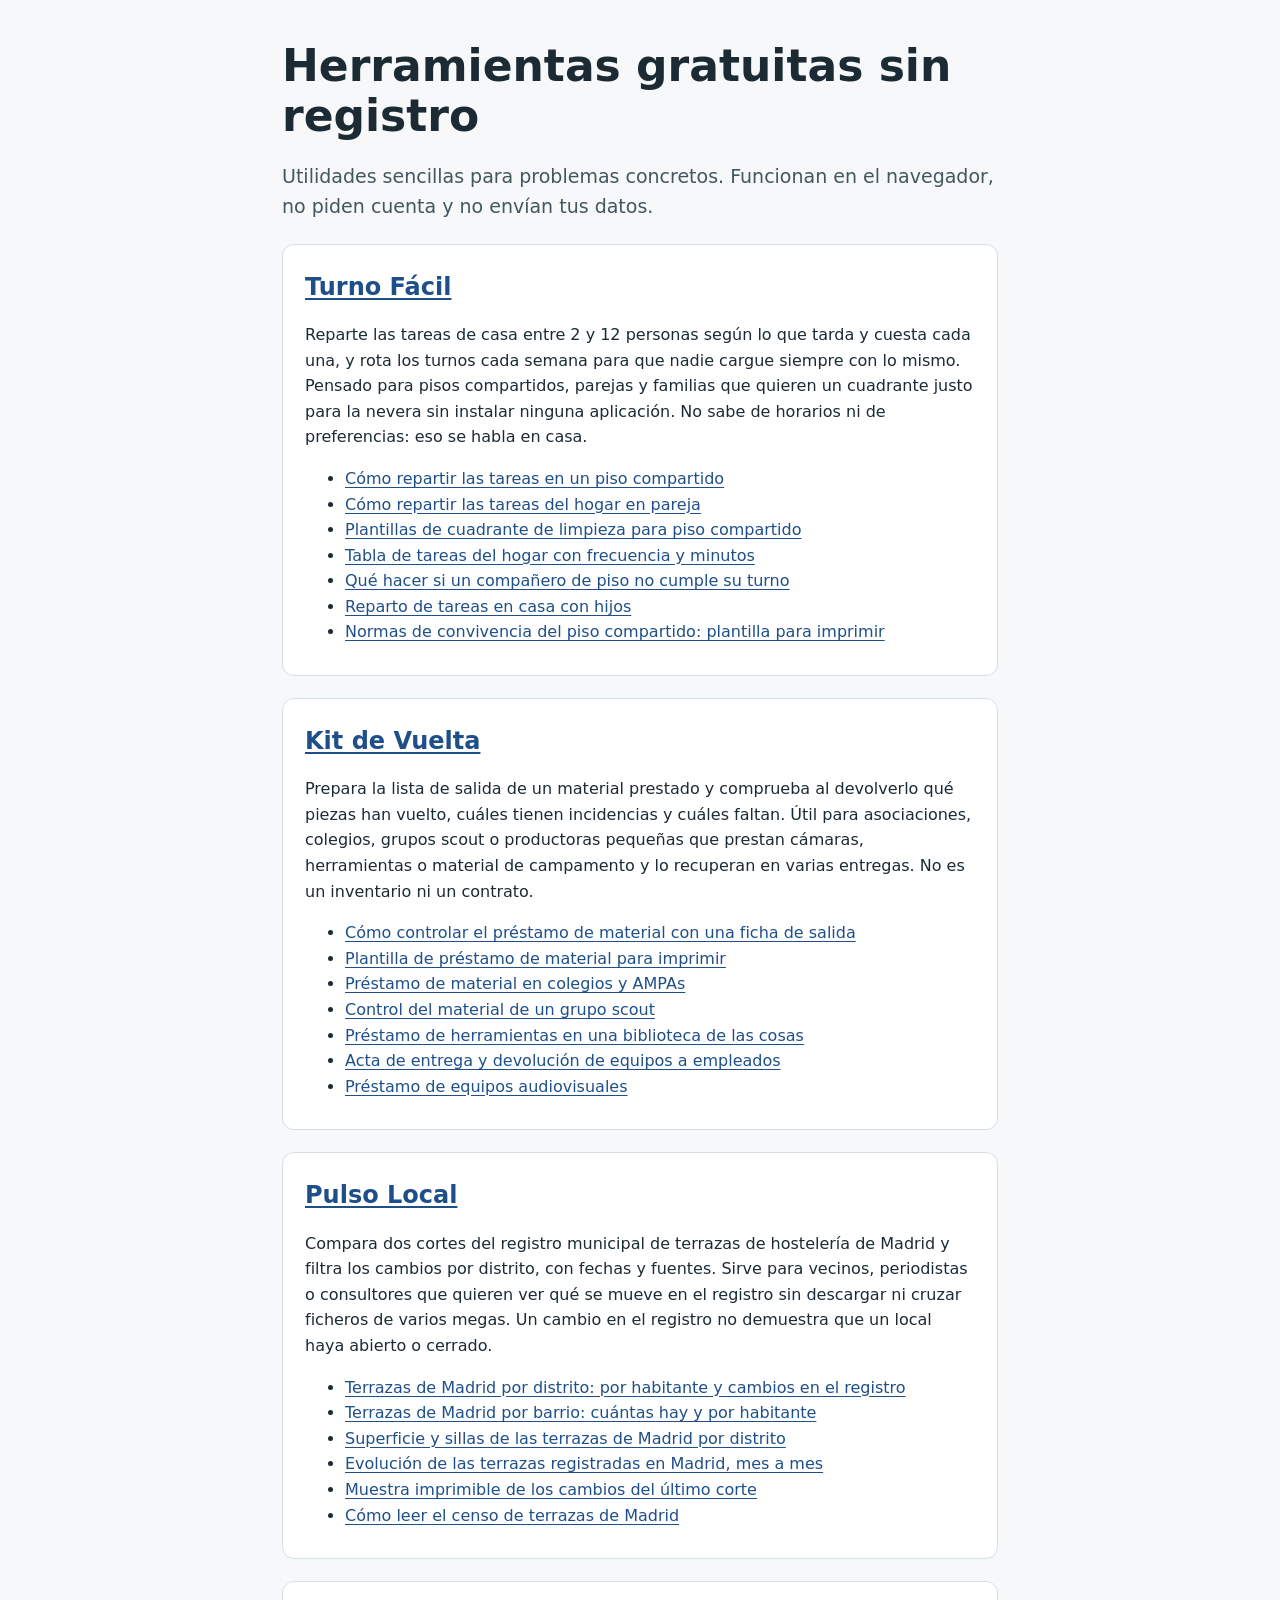
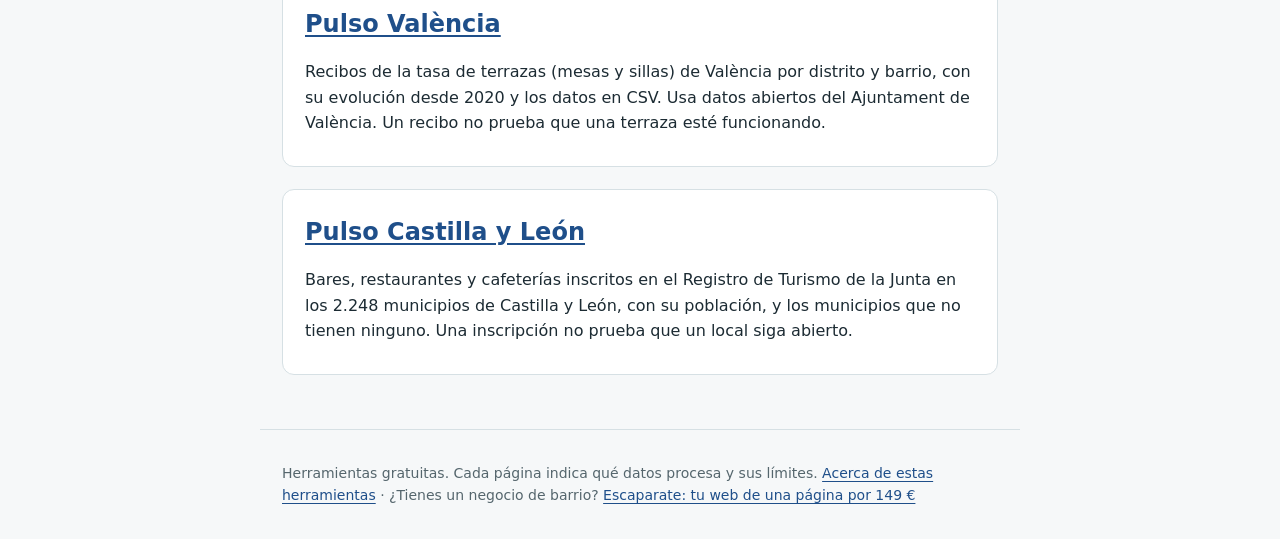
==== commit 7711d07f: "Pulso Castilla y León: hostelería registrada por municipio" ====
--- a/index.html
+++ b/index.html
@@ -14,4 +14,6 @@
 <ul><li><a href="https://paniset.github.io/pulso-local-madrid/terrazas-madrid-por-distrito">Terrazas de Madrid por distrito: por habitante y cambios en el registro</a></li><li><a href="https://paniset.github.io/pulso-local-madrid/terrazas-madrid-por-barrio">Terrazas de Madrid por barrio: cuántas hay y por habitante</a></li><li><a href="https://paniset.github.io/pulso-local-madrid/superficie-terrazas-madrid">Superficie y sillas de las terrazas de Madrid por distrito</a></li><li><a href="https://paniset.github.io/pulso-local-madrid/evolucion-terrazas-madrid">Evolución de las terrazas registradas en Madrid, mes a mes</a></li><li><a href="https://paniset.github.io/pulso-local-madrid/muestra">Muestra imprimible de los cambios del último corte</a></li><li><a href="https://paniset.github.io/pulso-local-madrid/como-leer-censo-terrazas-madrid">Cómo leer el censo de terrazas de Madrid</a></li></ul></section>
 <section><h2><a href="https://paniset.github.io/pulso-valencia/">Pulso València</a></h2>
 <p>Recibos de la tasa de terrazas (mesas y sillas) de València por distrito y barrio, con su evolución desde 2020 y los datos en CSV. Usa datos abiertos del Ajuntament de València. Un recibo no prueba que una terraza esté funcionando.</p></section>
+<section><h2><a href="https://paniset.github.io/pulso-castilla-y-leon/">Pulso Castilla y León</a></h2>
+<p>Bares, restaurantes y cafeterías inscritos en el Registro de Turismo de la Junta en los 2.248 municipios de Castilla y León, con su población, y los municipios que no tienen ninguno. Una inscripción no prueba que un local siga abierto.</p></section>
 </main><footer>Herramientas gratuitas. Cada página indica qué datos procesa y sus límites. <a href="acerca">Acerca de estas herramientas</a> · ¿Tienes un negocio de barrio? <a href="https://paniset.github.io/escaparate/">Escaparate: tu web de una página por 149 €</a></footer></body></html>
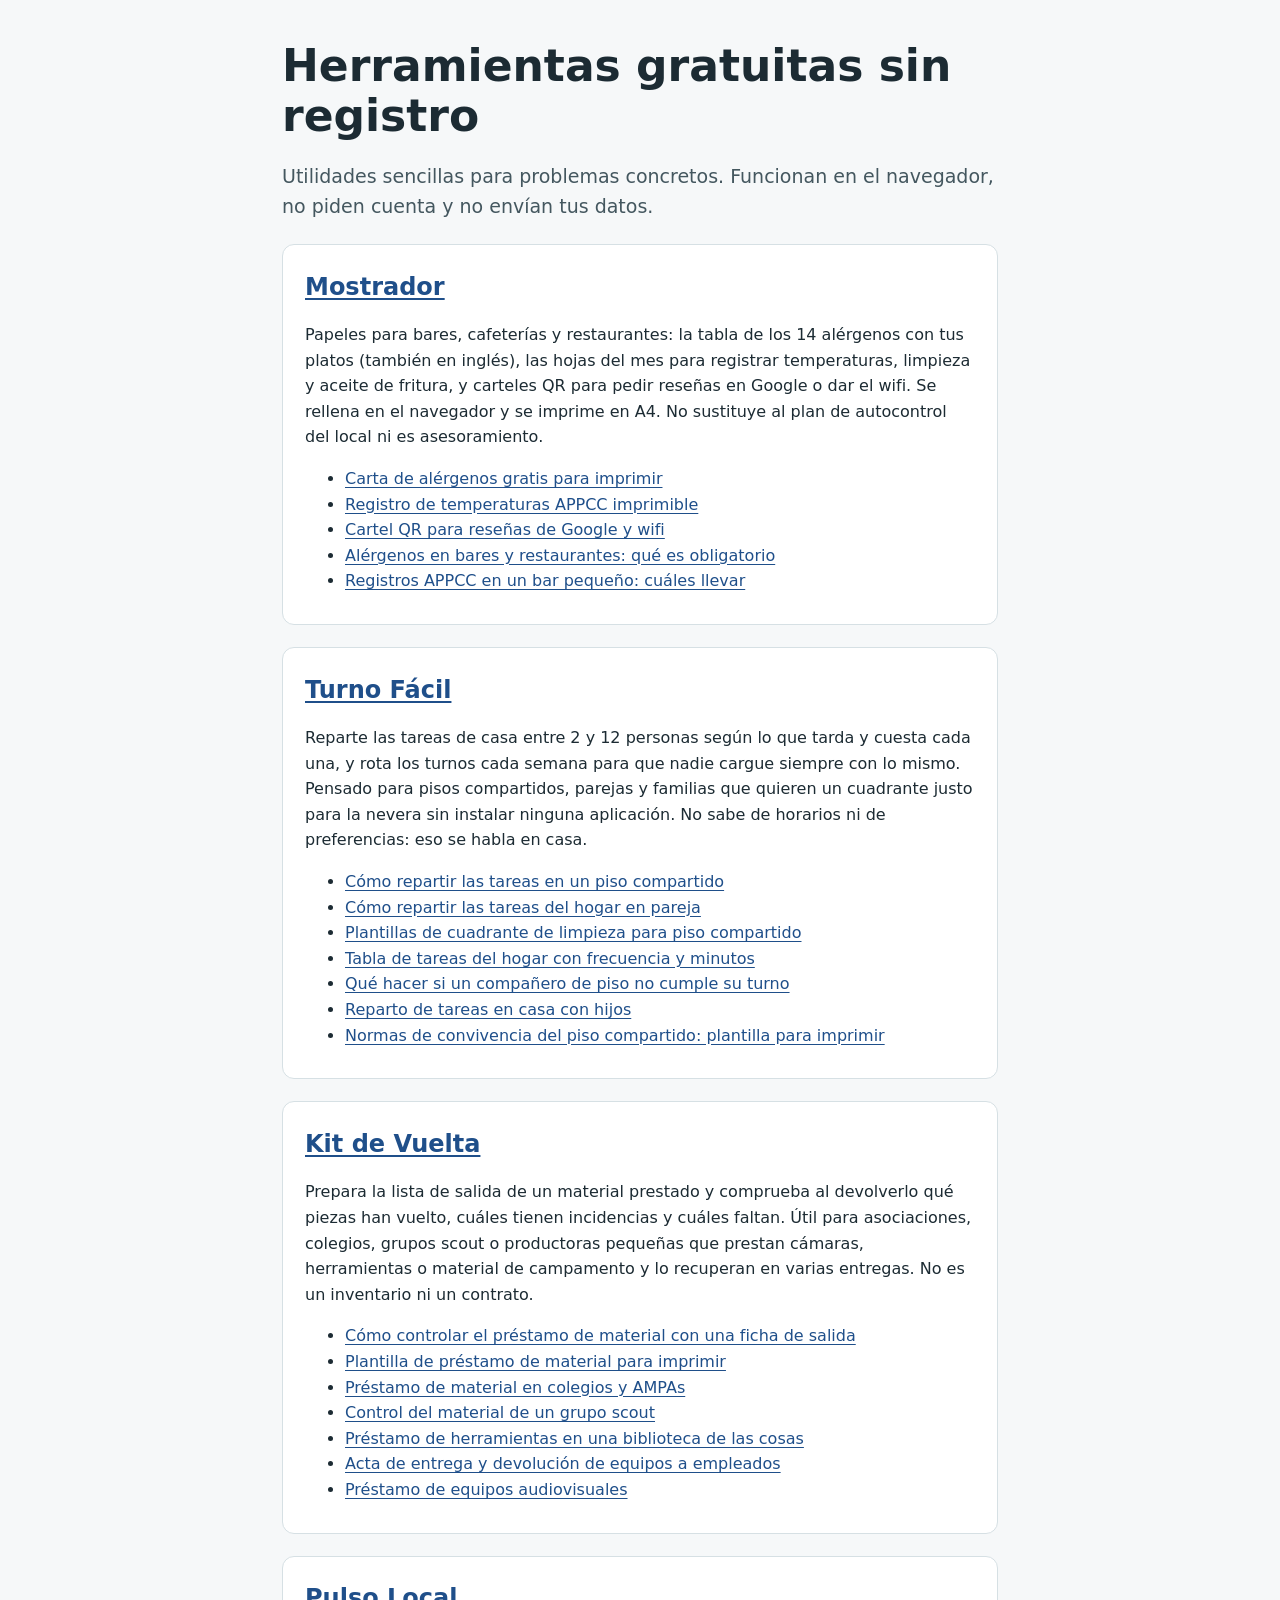
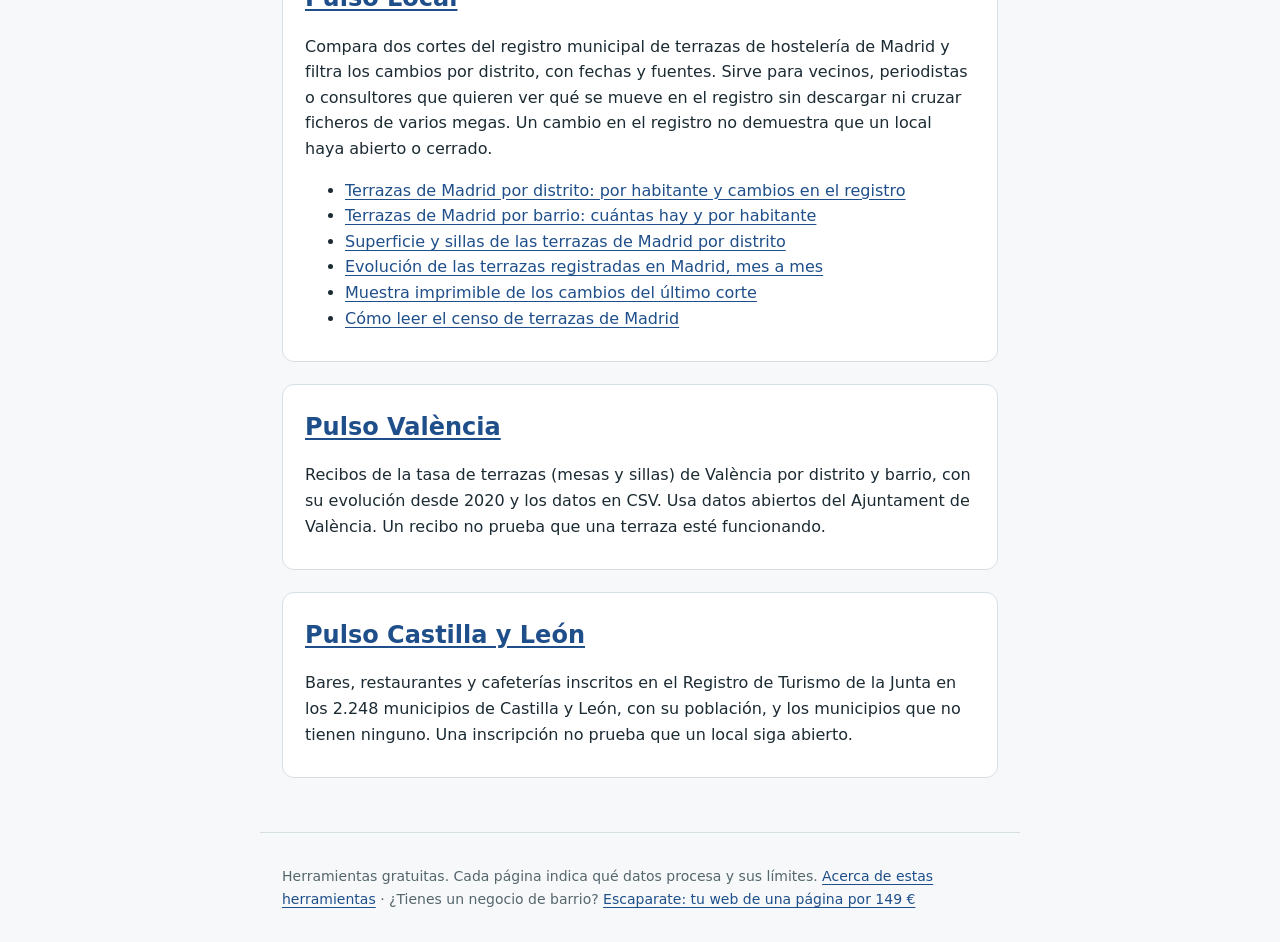
==== commit 4050c8c9: "Hub: sección de Mostrador y su sitemap en robots.txt" ====
--- a/index.html
+++ b/index.html
@@ -1,19 +1,22 @@
-<!doctype html>
-<html lang="es"><head><meta charset="utf-8"><meta http-equiv="Content-Security-Policy" content="default-src 'none'; style-src 'self'; img-src 'self' data:; base-uri 'none'; form-action 'none'"><meta name="referrer" content="no-referrer"><meta name="google-site-verification" content="yU-MmDAEv0MF0oqv6WEPJR-Wn4J0yyzl8J-dgcel0is"><meta name="viewport" content="width=device-width,initial-scale=1"><meta name="robots" content="index,follow"><title>Herramientas gratuitas sin registro: turnos de casa, préstamo de material y terrazas de Madrid</title><meta name="description" content="Tres herramientas web gratuitas que funcionan en tu navegador, sin cuenta: reparto de tareas de casa por turnos, control de préstamo de material y cambios en terrazas de Madrid."><link rel="canonical" href="https://paniset.github.io/"><meta property="og:type" content="website"><meta property="og:title" content="Herramientas gratuitas sin registro"><meta property="og:description" content="Tres herramientas web gratuitas que funcionan en tu navegador, sin cuenta: turnos de tareas de casa, préstamo de material y terrazas de Madrid."><meta property="og:url" content="https://paniset.github.io/"><meta property="og:locale" content="es_ES"><meta property="og:image" content="https://paniset.github.io/og.png"><meta property="og:image:width" content="1200"><meta property="og:image:height" content="630"><meta name="twitter:card" content="summary_large_image"><meta name="twitter:image" content="https://paniset.github.io/og.png"><link rel="icon" href="data:,"><link rel="stylesheet" href="style.css"><script type="application/ld+json">{"@context":"https://schema.org","@type":"WebSite","name":"Herramientas gratuitas sin registro","url":"https://paniset.github.io/","inLanguage":"es","hasPart":[{"@type":"WebApplication","name":"Turno Fácil","url":"https://paniset.github.io/turno-facil/"},{"@type":"WebApplication","name":"Kit de Vuelta","url":"https://paniset.github.io/kit-de-vuelta/"},{"@type":"Dataset","name":"Pulso Local: cambios en terrazas de Madrid","url":"https://paniset.github.io/pulso-local-madrid/"}]}</script></head>
-<body><main>
-<h1>Herramientas gratuitas sin registro</h1>
-<p class="lead">Utilidades sencillas para problemas concretos. Funcionan en el navegador, no piden cuenta y no envían tus datos.</p>
-<section><h2><a href="https://paniset.github.io/turno-facil/">Turno Fácil</a></h2>
-<p>Reparte las tareas de casa entre 2 y 12 personas según lo que tarda y cuesta cada una, y rota los turnos cada semana para que nadie cargue siempre con lo mismo. Pensado para pisos compartidos, parejas y familias que quieren un cuadrante justo para la nevera sin instalar ninguna aplicación. No sabe de horarios ni de preferencias: eso se habla en casa.</p>
-<ul><li><a href="https://paniset.github.io/turno-facil/reparto-tareas-piso-compartido">Cómo repartir las tareas en un piso compartido</a></li><li><a href="https://paniset.github.io/turno-facil/reparto-tareas-pareja">Cómo repartir las tareas del hogar en pareja</a></li><li><a href="https://paniset.github.io/turno-facil/cuadrante-limpieza-piso-compartido">Plantillas de cuadrante de limpieza para piso compartido</a></li><li><a href="https://paniset.github.io/turno-facil/tabla-tareas-hogar-frecuencia-minutos">Tabla de tareas del hogar con frecuencia y minutos</a></li><li><a href="https://paniset.github.io/turno-facil/companero-piso-no-cumple-turno-limpieza">Qué hacer si un compañero de piso no cumple su turno</a></li><li><a href="https://paniset.github.io/turno-facil/reparto-tareas-casa-con-hijos">Reparto de tareas en casa con hijos</a></li><li><a href="https://paniset.github.io/turno-facil/normas-convivencia-piso-compartido">Normas de convivencia del piso compartido: plantilla para imprimir</a></li></ul></section>
-<section><h2><a href="https://paniset.github.io/kit-de-vuelta/">Kit de Vuelta</a></h2>
-<p>Prepara la lista de salida de un material prestado y comprueba al devolverlo qué piezas han vuelto, cuáles tienen incidencias y cuáles faltan. Útil para asociaciones, colegios, grupos scout o productoras pequeñas que prestan cámaras, herramientas o material de campamento y lo recuperan en varias entregas. No es un inventario ni un contrato.</p>
-<ul><li><a href="https://paniset.github.io/kit-de-vuelta/control-prestamo-material">Cómo controlar el préstamo de material con una ficha de salida</a></li><li><a href="https://paniset.github.io/kit-de-vuelta/plantilla-prestamo-material">Plantilla de préstamo de material para imprimir</a></li><li><a href="https://paniset.github.io/kit-de-vuelta/material-prestamo-colegio-ampa">Préstamo de material en colegios y AMPAs</a></li><li><a href="https://paniset.github.io/kit-de-vuelta/control-material-grupo-scout">Control del material de un grupo scout</a></li><li><a href="https://paniset.github.io/kit-de-vuelta/prestamo-herramientas-biblioteca-de-las-cosas">Préstamo de herramientas en una biblioteca de las cosas</a></li><li><a href="https://paniset.github.io/kit-de-vuelta/acta-entrega-devolucion-equipos-empleados">Acta de entrega y devolución de equipos a empleados</a></li><li><a href="https://paniset.github.io/kit-de-vuelta/prestamo-equipos-audiovisuales">Préstamo de equipos audiovisuales</a></li></ul></section>
-<section><h2><a href="https://paniset.github.io/pulso-local-madrid/">Pulso Local</a></h2>
-<p>Compara dos cortes del registro municipal de terrazas de hostelería de Madrid y filtra los cambios por distrito, con fechas y fuentes. Sirve para vecinos, periodistas o consultores que quieren ver qué se mueve en el registro sin descargar ni cruzar ficheros de varios megas. Un cambio en el registro no demuestra que un local haya abierto o cerrado.</p>
-<ul><li><a href="https://paniset.github.io/pulso-local-madrid/terrazas-madrid-por-distrito">Terrazas de Madrid por distrito: por habitante y cambios en el registro</a></li><li><a href="https://paniset.github.io/pulso-local-madrid/terrazas-madrid-por-barrio">Terrazas de Madrid por barrio: cuántas hay y por habitante</a></li><li><a href="https://paniset.github.io/pulso-local-madrid/superficie-terrazas-madrid">Superficie y sillas de las terrazas de Madrid por distrito</a></li><li><a href="https://paniset.github.io/pulso-local-madrid/evolucion-terrazas-madrid">Evolución de las terrazas registradas en Madrid, mes a mes</a></li><li><a href="https://paniset.github.io/pulso-local-madrid/muestra">Muestra imprimible de los cambios del último corte</a></li><li><a href="https://paniset.github.io/pulso-local-madrid/como-leer-censo-terrazas-madrid">Cómo leer el censo de terrazas de Madrid</a></li></ul></section>
-<section><h2><a href="https://paniset.github.io/pulso-valencia/">Pulso València</a></h2>
-<p>Recibos de la tasa de terrazas (mesas y sillas) de València por distrito y barrio, con su evolución desde 2020 y los datos en CSV. Usa datos abiertos del Ajuntament de València. Un recibo no prueba que una terraza esté funcionando.</p></section>
-<section><h2><a href="https://paniset.github.io/pulso-castilla-y-leon/">Pulso Castilla y León</a></h2>
-<p>Bares, restaurantes y cafeterías inscritos en el Registro de Turismo de la Junta en los 2.248 municipios de Castilla y León, con su población, y los municipios que no tienen ninguno. Una inscripción no prueba que un local siga abierto.</p></section>
-</main><footer>Herramientas gratuitas. Cada página indica qué datos procesa y sus límites. <a href="acerca">Acerca de estas herramientas</a> · ¿Tienes un negocio de barrio? <a href="https://paniset.github.io/escaparate/">Escaparate: tu web de una página por 149 €</a></footer></body></html>
+<!doctype html>
+<html lang="es"><head><meta charset="utf-8"><meta http-equiv="Content-Security-Policy" content="default-src 'none'; style-src 'self'; img-src 'self' data:; base-uri 'none'; form-action 'none'"><meta name="referrer" content="no-referrer"><meta name="google-site-verification" content="yU-MmDAEv0MF0oqv6WEPJR-Wn4J0yyzl8J-dgcel0is"><meta name="viewport" content="width=device-width,initial-scale=1"><meta name="robots" content="index,follow"><title>Herramientas gratuitas sin registro: alérgenos y APPCC para bares, turnos de casa, préstamo de material y terrazas</title><meta name="description" content="Herramientas web gratuitas que funcionan en tu navegador, sin cuenta: carta de alérgenos y registros APPCC para bares, reparto de tareas de casa, préstamo de material y datos de terrazas."><link rel="canonical" href="https://paniset.github.io/"><meta property="og:type" content="website"><meta property="og:title" content="Herramientas gratuitas sin registro"><meta property="og:description" content="Herramientas web gratuitas, sin cuenta: alérgenos y APPCC para bares, turnos de casa, préstamo de material y terrazas."><meta property="og:url" content="https://paniset.github.io/"><meta property="og:locale" content="es_ES"><meta property="og:image" content="https://paniset.github.io/og.png"><meta property="og:image:width" content="1200"><meta property="og:image:height" content="630"><meta name="twitter:card" content="summary_large_image"><meta name="twitter:image" content="https://paniset.github.io/og.png"><link rel="icon" href="data:,"><link rel="stylesheet" href="style.css"><script type="application/ld+json">{"@context":"https://schema.org","@type":"WebSite","name":"Herramientas gratuitas sin registro","url":"https://paniset.github.io/","inLanguage":"es","hasPart":[{"@type":"WebApplication","name":"Mostrador","url":"https://paniset.github.io/mostrador/"},{"@type":"WebApplication","name":"Turno Fácil","url":"https://paniset.github.io/turno-facil/"},{"@type":"WebApplication","name":"Kit de Vuelta","url":"https://paniset.github.io/kit-de-vuelta/"},{"@type":"Dataset","name":"Pulso Local: cambios en terrazas de Madrid","url":"https://paniset.github.io/pulso-local-madrid/"}]}</script></head>
+<body><main>
+<h1>Herramientas gratuitas sin registro</h1>
+<p class="lead">Utilidades sencillas para problemas concretos. Funcionan en el navegador, no piden cuenta y no envían tus datos.</p>
+<section><h2><a href="https://paniset.github.io/mostrador/">Mostrador</a></h2>
+<p>Papeles para bares, cafeterías y restaurantes: la tabla de los 14 alérgenos con tus platos (también en inglés), las hojas del mes para registrar temperaturas, limpieza y aceite de fritura, y carteles QR para pedir reseñas en Google o dar el wifi. Se rellena en el navegador y se imprime en A4. No sustituye al plan de autocontrol del local ni es asesoramiento.</p>
+<ul><li><a href="https://paniset.github.io/mostrador/carta-alergenos">Carta de alérgenos gratis para imprimir</a></li><li><a href="https://paniset.github.io/mostrador/registro-temperaturas-appcc">Registro de temperaturas APPCC imprimible</a></li><li><a href="https://paniset.github.io/mostrador/cartel-qr-resenas-google">Cartel QR para reseñas de Google y wifi</a></li><li><a href="https://paniset.github.io/mostrador/alergenos-obligatorios-bar-restaurante">Alérgenos en bares y restaurantes: qué es obligatorio</a></li><li><a href="https://paniset.github.io/mostrador/registros-appcc-bar-pequeno">Registros APPCC en un bar pequeño: cuáles llevar</a></li></ul></section>
+<section><h2><a href="https://paniset.github.io/turno-facil/">Turno Fácil</a></h2>
+<p>Reparte las tareas de casa entre 2 y 12 personas según lo que tarda y cuesta cada una, y rota los turnos cada semana para que nadie cargue siempre con lo mismo. Pensado para pisos compartidos, parejas y familias que quieren un cuadrante justo para la nevera sin instalar ninguna aplicación. No sabe de horarios ni de preferencias: eso se habla en casa.</p>
+<ul><li><a href="https://paniset.github.io/turno-facil/reparto-tareas-piso-compartido">Cómo repartir las tareas en un piso compartido</a></li><li><a href="https://paniset.github.io/turno-facil/reparto-tareas-pareja">Cómo repartir las tareas del hogar en pareja</a></li><li><a href="https://paniset.github.io/turno-facil/cuadrante-limpieza-piso-compartido">Plantillas de cuadrante de limpieza para piso compartido</a></li><li><a href="https://paniset.github.io/turno-facil/tabla-tareas-hogar-frecuencia-minutos">Tabla de tareas del hogar con frecuencia y minutos</a></li><li><a href="https://paniset.github.io/turno-facil/companero-piso-no-cumple-turno-limpieza">Qué hacer si un compañero de piso no cumple su turno</a></li><li><a href="https://paniset.github.io/turno-facil/reparto-tareas-casa-con-hijos">Reparto de tareas en casa con hijos</a></li><li><a href="https://paniset.github.io/turno-facil/normas-convivencia-piso-compartido">Normas de convivencia del piso compartido: plantilla para imprimir</a></li></ul></section>
+<section><h2><a href="https://paniset.github.io/kit-de-vuelta/">Kit de Vuelta</a></h2>
+<p>Prepara la lista de salida de un material prestado y comprueba al devolverlo qué piezas han vuelto, cuáles tienen incidencias y cuáles faltan. Útil para asociaciones, colegios, grupos scout o productoras pequeñas que prestan cámaras, herramientas o material de campamento y lo recuperan en varias entregas. No es un inventario ni un contrato.</p>
+<ul><li><a href="https://paniset.github.io/kit-de-vuelta/control-prestamo-material">Cómo controlar el préstamo de material con una ficha de salida</a></li><li><a href="https://paniset.github.io/kit-de-vuelta/plantilla-prestamo-material">Plantilla de préstamo de material para imprimir</a></li><li><a href="https://paniset.github.io/kit-de-vuelta/material-prestamo-colegio-ampa">Préstamo de material en colegios y AMPAs</a></li><li><a href="https://paniset.github.io/kit-de-vuelta/control-material-grupo-scout">Control del material de un grupo scout</a></li><li><a href="https://paniset.github.io/kit-de-vuelta/prestamo-herramientas-biblioteca-de-las-cosas">Préstamo de herramientas en una biblioteca de las cosas</a></li><li><a href="https://paniset.github.io/kit-de-vuelta/acta-entrega-devolucion-equipos-empleados">Acta de entrega y devolución de equipos a empleados</a></li><li><a href="https://paniset.github.io/kit-de-vuelta/prestamo-equipos-audiovisuales">Préstamo de equipos audiovisuales</a></li></ul></section>
+<section><h2><a href="https://paniset.github.io/pulso-local-madrid/">Pulso Local</a></h2>
+<p>Compara dos cortes del registro municipal de terrazas de hostelería de Madrid y filtra los cambios por distrito, con fechas y fuentes. Sirve para vecinos, periodistas o consultores que quieren ver qué se mueve en el registro sin descargar ni cruzar ficheros de varios megas. Un cambio en el registro no demuestra que un local haya abierto o cerrado.</p>
+<ul><li><a href="https://paniset.github.io/pulso-local-madrid/terrazas-madrid-por-distrito">Terrazas de Madrid por distrito: por habitante y cambios en el registro</a></li><li><a href="https://paniset.github.io/pulso-local-madrid/terrazas-madrid-por-barrio">Terrazas de Madrid por barrio: cuántas hay y por habitante</a></li><li><a href="https://paniset.github.io/pulso-local-madrid/superficie-terrazas-madrid">Superficie y sillas de las terrazas de Madrid por distrito</a></li><li><a href="https://paniset.github.io/pulso-local-madrid/evolucion-terrazas-madrid">Evolución de las terrazas registradas en Madrid, mes a mes</a></li><li><a href="https://paniset.github.io/pulso-local-madrid/muestra">Muestra imprimible de los cambios del último corte</a></li><li><a href="https://paniset.github.io/pulso-local-madrid/como-leer-censo-terrazas-madrid">Cómo leer el censo de terrazas de Madrid</a></li></ul></section>
+<section><h2><a href="https://paniset.github.io/pulso-valencia/">Pulso València</a></h2>
+<p>Recibos de la tasa de terrazas (mesas y sillas) de València por distrito y barrio, con su evolución desde 2020 y los datos en CSV. Usa datos abiertos del Ajuntament de València. Un recibo no prueba que una terraza esté funcionando.</p></section>
+<section><h2><a href="https://paniset.github.io/pulso-castilla-y-leon/">Pulso Castilla y León</a></h2>
+<p>Bares, restaurantes y cafeterías inscritos en el Registro de Turismo de la Junta en los 2.248 municipios de Castilla y León, con su población, y los municipios que no tienen ninguno. Una inscripción no prueba que un local siga abierto.</p></section>
+</main><footer>Herramientas gratuitas. Cada página indica qué datos procesa y sus límites. <a href="acerca">Acerca de estas herramientas</a> · ¿Tienes un negocio de barrio? <a href="https://paniset.github.io/escaparate/">Escaparate: tu web de una página por 149 €</a></footer></body></html>
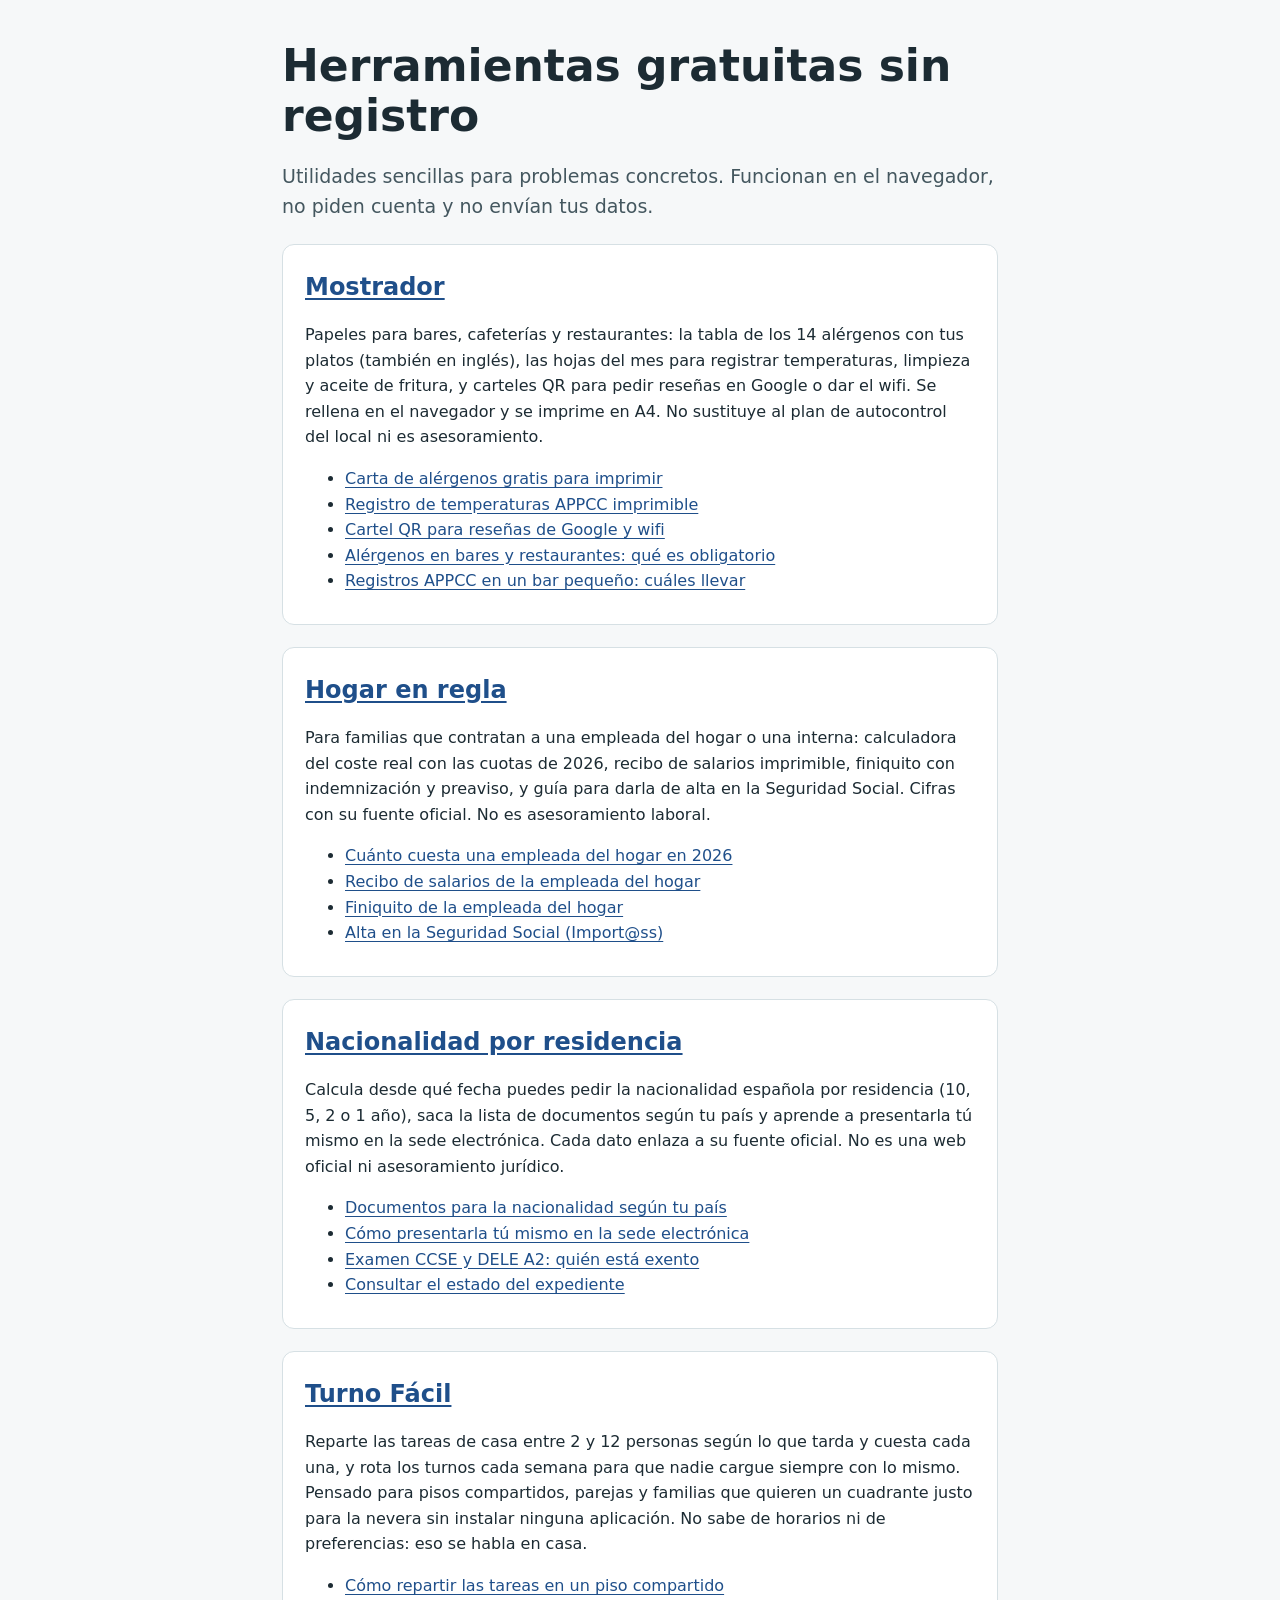
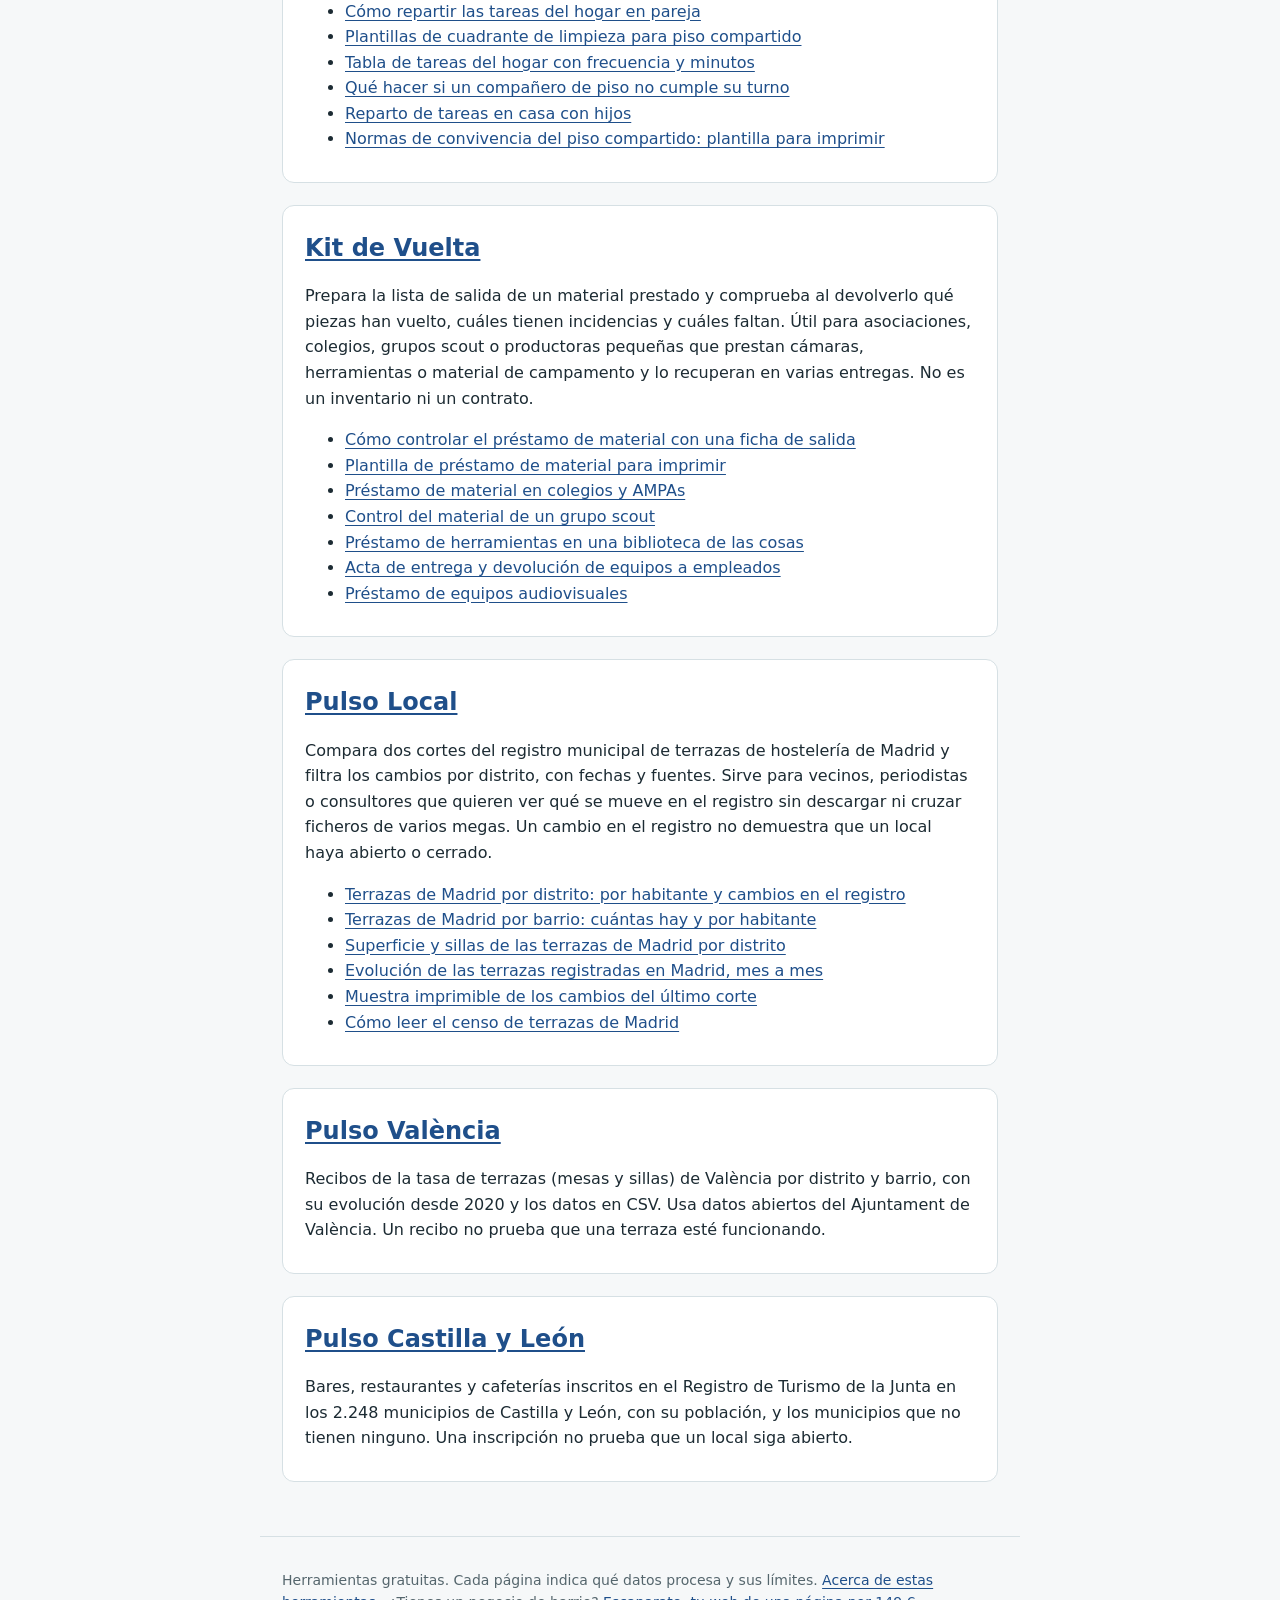
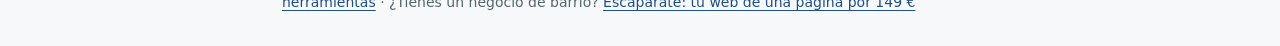
==== commit 4428b4df: "Hub: Hogar en regla y Nacionalidad por residencia, con sus sitemaps en robots.txt" ====
--- a/index.html
+++ b/index.html
@@ -1,22 +1,28 @@
-<!doctype html>
-<html lang="es"><head><meta charset="utf-8"><meta http-equiv="Content-Security-Policy" content="default-src 'none'; style-src 'self'; img-src 'self' data:; base-uri 'none'; form-action 'none'"><meta name="referrer" content="no-referrer"><meta name="google-site-verification" content="yU-MmDAEv0MF0oqv6WEPJR-Wn4J0yyzl8J-dgcel0is"><meta name="viewport" content="width=device-width,initial-scale=1"><meta name="robots" content="index,follow"><title>Herramientas gratuitas sin registro: alérgenos y APPCC para bares, turnos de casa, préstamo de material y terrazas</title><meta name="description" content="Herramientas web gratuitas que funcionan en tu navegador, sin cuenta: carta de alérgenos y registros APPCC para bares, reparto de tareas de casa, préstamo de material y datos de terrazas."><link rel="canonical" href="https://paniset.github.io/"><meta property="og:type" content="website"><meta property="og:title" content="Herramientas gratuitas sin registro"><meta property="og:description" content="Herramientas web gratuitas, sin cuenta: alérgenos y APPCC para bares, turnos de casa, préstamo de material y terrazas."><meta property="og:url" content="https://paniset.github.io/"><meta property="og:locale" content="es_ES"><meta property="og:image" content="https://paniset.github.io/og.png"><meta property="og:image:width" content="1200"><meta property="og:image:height" content="630"><meta name="twitter:card" content="summary_large_image"><meta name="twitter:image" content="https://paniset.github.io/og.png"><link rel="icon" href="data:,"><link rel="stylesheet" href="style.css"><script type="application/ld+json">{"@context":"https://schema.org","@type":"WebSite","name":"Herramientas gratuitas sin registro","url":"https://paniset.github.io/","inLanguage":"es","hasPart":[{"@type":"WebApplication","name":"Mostrador","url":"https://paniset.github.io/mostrador/"},{"@type":"WebApplication","name":"Turno Fácil","url":"https://paniset.github.io/turno-facil/"},{"@type":"WebApplication","name":"Kit de Vuelta","url":"https://paniset.github.io/kit-de-vuelta/"},{"@type":"Dataset","name":"Pulso Local: cambios en terrazas de Madrid","url":"https://paniset.github.io/pulso-local-madrid/"}]}</script></head>
-<body><main>
-<h1>Herramientas gratuitas sin registro</h1>
-<p class="lead">Utilidades sencillas para problemas concretos. Funcionan en el navegador, no piden cuenta y no envían tus datos.</p>
-<section><h2><a href="https://paniset.github.io/mostrador/">Mostrador</a></h2>
-<p>Papeles para bares, cafeterías y restaurantes: la tabla de los 14 alérgenos con tus platos (también en inglés), las hojas del mes para registrar temperaturas, limpieza y aceite de fritura, y carteles QR para pedir reseñas en Google o dar el wifi. Se rellena en el navegador y se imprime en A4. No sustituye al plan de autocontrol del local ni es asesoramiento.</p>
-<ul><li><a href="https://paniset.github.io/mostrador/carta-alergenos">Carta de alérgenos gratis para imprimir</a></li><li><a href="https://paniset.github.io/mostrador/registro-temperaturas-appcc">Registro de temperaturas APPCC imprimible</a></li><li><a href="https://paniset.github.io/mostrador/cartel-qr-resenas-google">Cartel QR para reseñas de Google y wifi</a></li><li><a href="https://paniset.github.io/mostrador/alergenos-obligatorios-bar-restaurante">Alérgenos en bares y restaurantes: qué es obligatorio</a></li><li><a href="https://paniset.github.io/mostrador/registros-appcc-bar-pequeno">Registros APPCC en un bar pequeño: cuáles llevar</a></li></ul></section>
-<section><h2><a href="https://paniset.github.io/turno-facil/">Turno Fácil</a></h2>
-<p>Reparte las tareas de casa entre 2 y 12 personas según lo que tarda y cuesta cada una, y rota los turnos cada semana para que nadie cargue siempre con lo mismo. Pensado para pisos compartidos, parejas y familias que quieren un cuadrante justo para la nevera sin instalar ninguna aplicación. No sabe de horarios ni de preferencias: eso se habla en casa.</p>
-<ul><li><a href="https://paniset.github.io/turno-facil/reparto-tareas-piso-compartido">Cómo repartir las tareas en un piso compartido</a></li><li><a href="https://paniset.github.io/turno-facil/reparto-tareas-pareja">Cómo repartir las tareas del hogar en pareja</a></li><li><a href="https://paniset.github.io/turno-facil/cuadrante-limpieza-piso-compartido">Plantillas de cuadrante de limpieza para piso compartido</a></li><li><a href="https://paniset.github.io/turno-facil/tabla-tareas-hogar-frecuencia-minutos">Tabla de tareas del hogar con frecuencia y minutos</a></li><li><a href="https://paniset.github.io/turno-facil/companero-piso-no-cumple-turno-limpieza">Qué hacer si un compañero de piso no cumple su turno</a></li><li><a href="https://paniset.github.io/turno-facil/reparto-tareas-casa-con-hijos">Reparto de tareas en casa con hijos</a></li><li><a href="https://paniset.github.io/turno-facil/normas-convivencia-piso-compartido">Normas de convivencia del piso compartido: plantilla para imprimir</a></li></ul></section>
-<section><h2><a href="https://paniset.github.io/kit-de-vuelta/">Kit de Vuelta</a></h2>
-<p>Prepara la lista de salida de un material prestado y comprueba al devolverlo qué piezas han vuelto, cuáles tienen incidencias y cuáles faltan. Útil para asociaciones, colegios, grupos scout o productoras pequeñas que prestan cámaras, herramientas o material de campamento y lo recuperan en varias entregas. No es un inventario ni un contrato.</p>
-<ul><li><a href="https://paniset.github.io/kit-de-vuelta/control-prestamo-material">Cómo controlar el préstamo de material con una ficha de salida</a></li><li><a href="https://paniset.github.io/kit-de-vuelta/plantilla-prestamo-material">Plantilla de préstamo de material para imprimir</a></li><li><a href="https://paniset.github.io/kit-de-vuelta/material-prestamo-colegio-ampa">Préstamo de material en colegios y AMPAs</a></li><li><a href="https://paniset.github.io/kit-de-vuelta/control-material-grupo-scout">Control del material de un grupo scout</a></li><li><a href="https://paniset.github.io/kit-de-vuelta/prestamo-herramientas-biblioteca-de-las-cosas">Préstamo de herramientas en una biblioteca de las cosas</a></li><li><a href="https://paniset.github.io/kit-de-vuelta/acta-entrega-devolucion-equipos-empleados">Acta de entrega y devolución de equipos a empleados</a></li><li><a href="https://paniset.github.io/kit-de-vuelta/prestamo-equipos-audiovisuales">Préstamo de equipos audiovisuales</a></li></ul></section>
-<section><h2><a href="https://paniset.github.io/pulso-local-madrid/">Pulso Local</a></h2>
-<p>Compara dos cortes del registro municipal de terrazas de hostelería de Madrid y filtra los cambios por distrito, con fechas y fuentes. Sirve para vecinos, periodistas o consultores que quieren ver qué se mueve en el registro sin descargar ni cruzar ficheros de varios megas. Un cambio en el registro no demuestra que un local haya abierto o cerrado.</p>
-<ul><li><a href="https://paniset.github.io/pulso-local-madrid/terrazas-madrid-por-distrito">Terrazas de Madrid por distrito: por habitante y cambios en el registro</a></li><li><a href="https://paniset.github.io/pulso-local-madrid/terrazas-madrid-por-barrio">Terrazas de Madrid por barrio: cuántas hay y por habitante</a></li><li><a href="https://paniset.github.io/pulso-local-madrid/superficie-terrazas-madrid">Superficie y sillas de las terrazas de Madrid por distrito</a></li><li><a href="https://paniset.github.io/pulso-local-madrid/evolucion-terrazas-madrid">Evolución de las terrazas registradas en Madrid, mes a mes</a></li><li><a href="https://paniset.github.io/pulso-local-madrid/muestra">Muestra imprimible de los cambios del último corte</a></li><li><a href="https://paniset.github.io/pulso-local-madrid/como-leer-censo-terrazas-madrid">Cómo leer el censo de terrazas de Madrid</a></li></ul></section>
-<section><h2><a href="https://paniset.github.io/pulso-valencia/">Pulso València</a></h2>
-<p>Recibos de la tasa de terrazas (mesas y sillas) de València por distrito y barrio, con su evolución desde 2020 y los datos en CSV. Usa datos abiertos del Ajuntament de València. Un recibo no prueba que una terraza esté funcionando.</p></section>
-<section><h2><a href="https://paniset.github.io/pulso-castilla-y-leon/">Pulso Castilla y León</a></h2>
-<p>Bares, restaurantes y cafeterías inscritos en el Registro de Turismo de la Junta en los 2.248 municipios de Castilla y León, con su población, y los municipios que no tienen ninguno. Una inscripción no prueba que un local siga abierto.</p></section>
-</main><footer>Herramientas gratuitas. Cada página indica qué datos procesa y sus límites. <a href="acerca">Acerca de estas herramientas</a> · ¿Tienes un negocio de barrio? <a href="https://paniset.github.io/escaparate/">Escaparate: tu web de una página por 149 €</a></footer></body></html>
+<!doctype html>
+<html lang="es"><head><meta charset="utf-8"><meta http-equiv="Content-Security-Policy" content="default-src 'none'; style-src 'self'; img-src 'self' data:; base-uri 'none'; form-action 'none'"><meta name="referrer" content="no-referrer"><meta name="google-site-verification" content="yU-MmDAEv0MF0oqv6WEPJR-Wn4J0yyzl8J-dgcel0is"><meta name="viewport" content="width=device-width,initial-scale=1"><meta name="robots" content="index,follow"><title>Herramientas gratuitas sin registro: bares, empleada del hogar, nacionalidad, tareas de casa y terrazas</title><meta name="description" content="Herramientas web gratuitas que funcionan en tu navegador, sin cuenta: carta de alérgenos y registros APPCC para bares, coste y recibo de la empleada del hogar, plazos de la nacionalidad, reparto de tareas de casa, préstamo de material y datos de terrazas."><link rel="canonical" href="https://paniset.github.io/"><meta property="og:type" content="website"><meta property="og:title" content="Herramientas gratuitas sin registro"><meta property="og:description" content="Herramientas web gratuitas, sin cuenta: alérgenos y APPCC para bares, empleada del hogar, nacionalidad, turnos de casa, préstamo de material y terrazas."><meta property="og:url" content="https://paniset.github.io/"><meta property="og:locale" content="es_ES"><meta property="og:image" content="https://paniset.github.io/og.png"><meta property="og:image:width" content="1200"><meta property="og:image:height" content="630"><meta name="twitter:card" content="summary_large_image"><meta name="twitter:image" content="https://paniset.github.io/og.png"><link rel="icon" href="data:,"><link rel="stylesheet" href="style.css"><script type="application/ld+json">{"@context":"https://schema.org","@type":"WebSite","name":"Herramientas gratuitas sin registro","url":"https://paniset.github.io/","inLanguage":"es","hasPart":[{"@type":"WebApplication","name":"Mostrador","url":"https://paniset.github.io/mostrador/"},{"@type":"WebApplication","name":"Hogar en regla","url":"https://paniset.github.io/empleada-hogar/"},{"@type":"WebApplication","name":"Nacionalidad por residencia","url":"https://paniset.github.io/nacionalidad-residencia/"},{"@type":"WebApplication","name":"Turno Fácil","url":"https://paniset.github.io/turno-facil/"},{"@type":"WebApplication","name":"Kit de Vuelta","url":"https://paniset.github.io/kit-de-vuelta/"},{"@type":"Dataset","name":"Pulso Local: cambios en terrazas de Madrid","url":"https://paniset.github.io/pulso-local-madrid/"}]}</script></head>
+<body><main>
+<h1>Herramientas gratuitas sin registro</h1>
+<p class="lead">Utilidades sencillas para problemas concretos. Funcionan en el navegador, no piden cuenta y no envían tus datos.</p>
+<section><h2><a href="https://paniset.github.io/mostrador/">Mostrador</a></h2>
+<p>Papeles para bares, cafeterías y restaurantes: la tabla de los 14 alérgenos con tus platos (también en inglés), las hojas del mes para registrar temperaturas, limpieza y aceite de fritura, y carteles QR para pedir reseñas en Google o dar el wifi. Se rellena en el navegador y se imprime en A4. No sustituye al plan de autocontrol del local ni es asesoramiento.</p>
+<ul><li><a href="https://paniset.github.io/mostrador/carta-alergenos">Carta de alérgenos gratis para imprimir</a></li><li><a href="https://paniset.github.io/mostrador/registro-temperaturas-appcc">Registro de temperaturas APPCC imprimible</a></li><li><a href="https://paniset.github.io/mostrador/cartel-qr-resenas-google">Cartel QR para reseñas de Google y wifi</a></li><li><a href="https://paniset.github.io/mostrador/alergenos-obligatorios-bar-restaurante">Alérgenos en bares y restaurantes: qué es obligatorio</a></li><li><a href="https://paniset.github.io/mostrador/registros-appcc-bar-pequeno">Registros APPCC en un bar pequeño: cuáles llevar</a></li></ul></section>
+<section><h2><a href="https://paniset.github.io/empleada-hogar/">Hogar en regla</a></h2>
+<p>Para familias que contratan a una empleada del hogar o una interna: calculadora del coste real con las cuotas de 2026, recibo de salarios imprimible, finiquito con indemnización y preaviso, y guía para darla de alta en la Seguridad Social. Cifras con su fuente oficial. No es asesoramiento laboral.</p>
+<ul><li><a href="https://paniset.github.io/empleada-hogar/coste-empleada-hogar">Cuánto cuesta una empleada del hogar en 2026</a></li><li><a href="https://paniset.github.io/empleada-hogar/recibo-salarios-empleada-hogar">Recibo de salarios de la empleada del hogar</a></li><li><a href="https://paniset.github.io/empleada-hogar/finiquito-empleada-hogar">Finiquito de la empleada del hogar</a></li><li><a href="https://paniset.github.io/empleada-hogar/alta-seguridad-social-empleada-hogar">Alta en la Seguridad Social (Import@ss)</a></li></ul></section>
+<section><h2><a href="https://paniset.github.io/nacionalidad-residencia/">Nacionalidad por residencia</a></h2>
+<p>Calcula desde qué fecha puedes pedir la nacionalidad española por residencia (10, 5, 2 o 1 año), saca la lista de documentos según tu país y aprende a presentarla tú mismo en la sede electrónica. Cada dato enlaza a su fuente oficial. No es una web oficial ni asesoramiento jurídico.</p>
+<ul><li><a href="https://paniset.github.io/nacionalidad-residencia/documentos-nacionalidad-espanola-residencia">Documentos para la nacionalidad según tu país</a></li><li><a href="https://paniset.github.io/nacionalidad-residencia/presentar-nacionalidad-sede-electronica-clave">Cómo presentarla tú mismo en la sede electrónica</a></li><li><a href="https://paniset.github.io/nacionalidad-residencia/examen-ccse-dele-a2-nacionalidad">Examen CCSE y DELE A2: quién está exento</a></li><li><a href="https://paniset.github.io/nacionalidad-residencia/consultar-estado-expediente-nacionalidad">Consultar el estado del expediente</a></li></ul></section>
+<section><h2><a href="https://paniset.github.io/turno-facil/">Turno Fácil</a></h2>
+<p>Reparte las tareas de casa entre 2 y 12 personas según lo que tarda y cuesta cada una, y rota los turnos cada semana para que nadie cargue siempre con lo mismo. Pensado para pisos compartidos, parejas y familias que quieren un cuadrante justo para la nevera sin instalar ninguna aplicación. No sabe de horarios ni de preferencias: eso se habla en casa.</p>
+<ul><li><a href="https://paniset.github.io/turno-facil/reparto-tareas-piso-compartido">Cómo repartir las tareas en un piso compartido</a></li><li><a href="https://paniset.github.io/turno-facil/reparto-tareas-pareja">Cómo repartir las tareas del hogar en pareja</a></li><li><a href="https://paniset.github.io/turno-facil/cuadrante-limpieza-piso-compartido">Plantillas de cuadrante de limpieza para piso compartido</a></li><li><a href="https://paniset.github.io/turno-facil/tabla-tareas-hogar-frecuencia-minutos">Tabla de tareas del hogar con frecuencia y minutos</a></li><li><a href="https://paniset.github.io/turno-facil/companero-piso-no-cumple-turno-limpieza">Qué hacer si un compañero de piso no cumple su turno</a></li><li><a href="https://paniset.github.io/turno-facil/reparto-tareas-casa-con-hijos">Reparto de tareas en casa con hijos</a></li><li><a href="https://paniset.github.io/turno-facil/normas-convivencia-piso-compartido">Normas de convivencia del piso compartido: plantilla para imprimir</a></li></ul></section>
+<section><h2><a href="https://paniset.github.io/kit-de-vuelta/">Kit de Vuelta</a></h2>
+<p>Prepara la lista de salida de un material prestado y comprueba al devolverlo qué piezas han vuelto, cuáles tienen incidencias y cuáles faltan. Útil para asociaciones, colegios, grupos scout o productoras pequeñas que prestan cámaras, herramientas o material de campamento y lo recuperan en varias entregas. No es un inventario ni un contrato.</p>
+<ul><li><a href="https://paniset.github.io/kit-de-vuelta/control-prestamo-material">Cómo controlar el préstamo de material con una ficha de salida</a></li><li><a href="https://paniset.github.io/kit-de-vuelta/plantilla-prestamo-material">Plantilla de préstamo de material para imprimir</a></li><li><a href="https://paniset.github.io/kit-de-vuelta/material-prestamo-colegio-ampa">Préstamo de material en colegios y AMPAs</a></li><li><a href="https://paniset.github.io/kit-de-vuelta/control-material-grupo-scout">Control del material de un grupo scout</a></li><li><a href="https://paniset.github.io/kit-de-vuelta/prestamo-herramientas-biblioteca-de-las-cosas">Préstamo de herramientas en una biblioteca de las cosas</a></li><li><a href="https://paniset.github.io/kit-de-vuelta/acta-entrega-devolucion-equipos-empleados">Acta de entrega y devolución de equipos a empleados</a></li><li><a href="https://paniset.github.io/kit-de-vuelta/prestamo-equipos-audiovisuales">Préstamo de equipos audiovisuales</a></li></ul></section>
+<section><h2><a href="https://paniset.github.io/pulso-local-madrid/">Pulso Local</a></h2>
+<p>Compara dos cortes del registro municipal de terrazas de hostelería de Madrid y filtra los cambios por distrito, con fechas y fuentes. Sirve para vecinos, periodistas o consultores que quieren ver qué se mueve en el registro sin descargar ni cruzar ficheros de varios megas. Un cambio en el registro no demuestra que un local haya abierto o cerrado.</p>
+<ul><li><a href="https://paniset.github.io/pulso-local-madrid/terrazas-madrid-por-distrito">Terrazas de Madrid por distrito: por habitante y cambios en el registro</a></li><li><a href="https://paniset.github.io/pulso-local-madrid/terrazas-madrid-por-barrio">Terrazas de Madrid por barrio: cuántas hay y por habitante</a></li><li><a href="https://paniset.github.io/pulso-local-madrid/superficie-terrazas-madrid">Superficie y sillas de las terrazas de Madrid por distrito</a></li><li><a href="https://paniset.github.io/pulso-local-madrid/evolucion-terrazas-madrid">Evolución de las terrazas registradas en Madrid, mes a mes</a></li><li><a href="https://paniset.github.io/pulso-local-madrid/muestra">Muestra imprimible de los cambios del último corte</a></li><li><a href="https://paniset.github.io/pulso-local-madrid/como-leer-censo-terrazas-madrid">Cómo leer el censo de terrazas de Madrid</a></li></ul></section>
+<section><h2><a href="https://paniset.github.io/pulso-valencia/">Pulso València</a></h2>
+<p>Recibos de la tasa de terrazas (mesas y sillas) de València por distrito y barrio, con su evolución desde 2020 y los datos en CSV. Usa datos abiertos del Ajuntament de València. Un recibo no prueba que una terraza esté funcionando.</p></section>
+<section><h2><a href="https://paniset.github.io/pulso-castilla-y-leon/">Pulso Castilla y León</a></h2>
+<p>Bares, restaurantes y cafeterías inscritos en el Registro de Turismo de la Junta en los 2.248 municipios de Castilla y León, con su población, y los municipios que no tienen ninguno. Una inscripción no prueba que un local siga abierto.</p></section>
+</main><footer>Herramientas gratuitas. Cada página indica qué datos procesa y sus límites. <a href="acerca">Acerca de estas herramientas</a> · ¿Tienes un negocio de barrio? <a href="https://paniset.github.io/escaparate/">Escaparate: tu web de una página por 149 €</a></footer></body></html>
